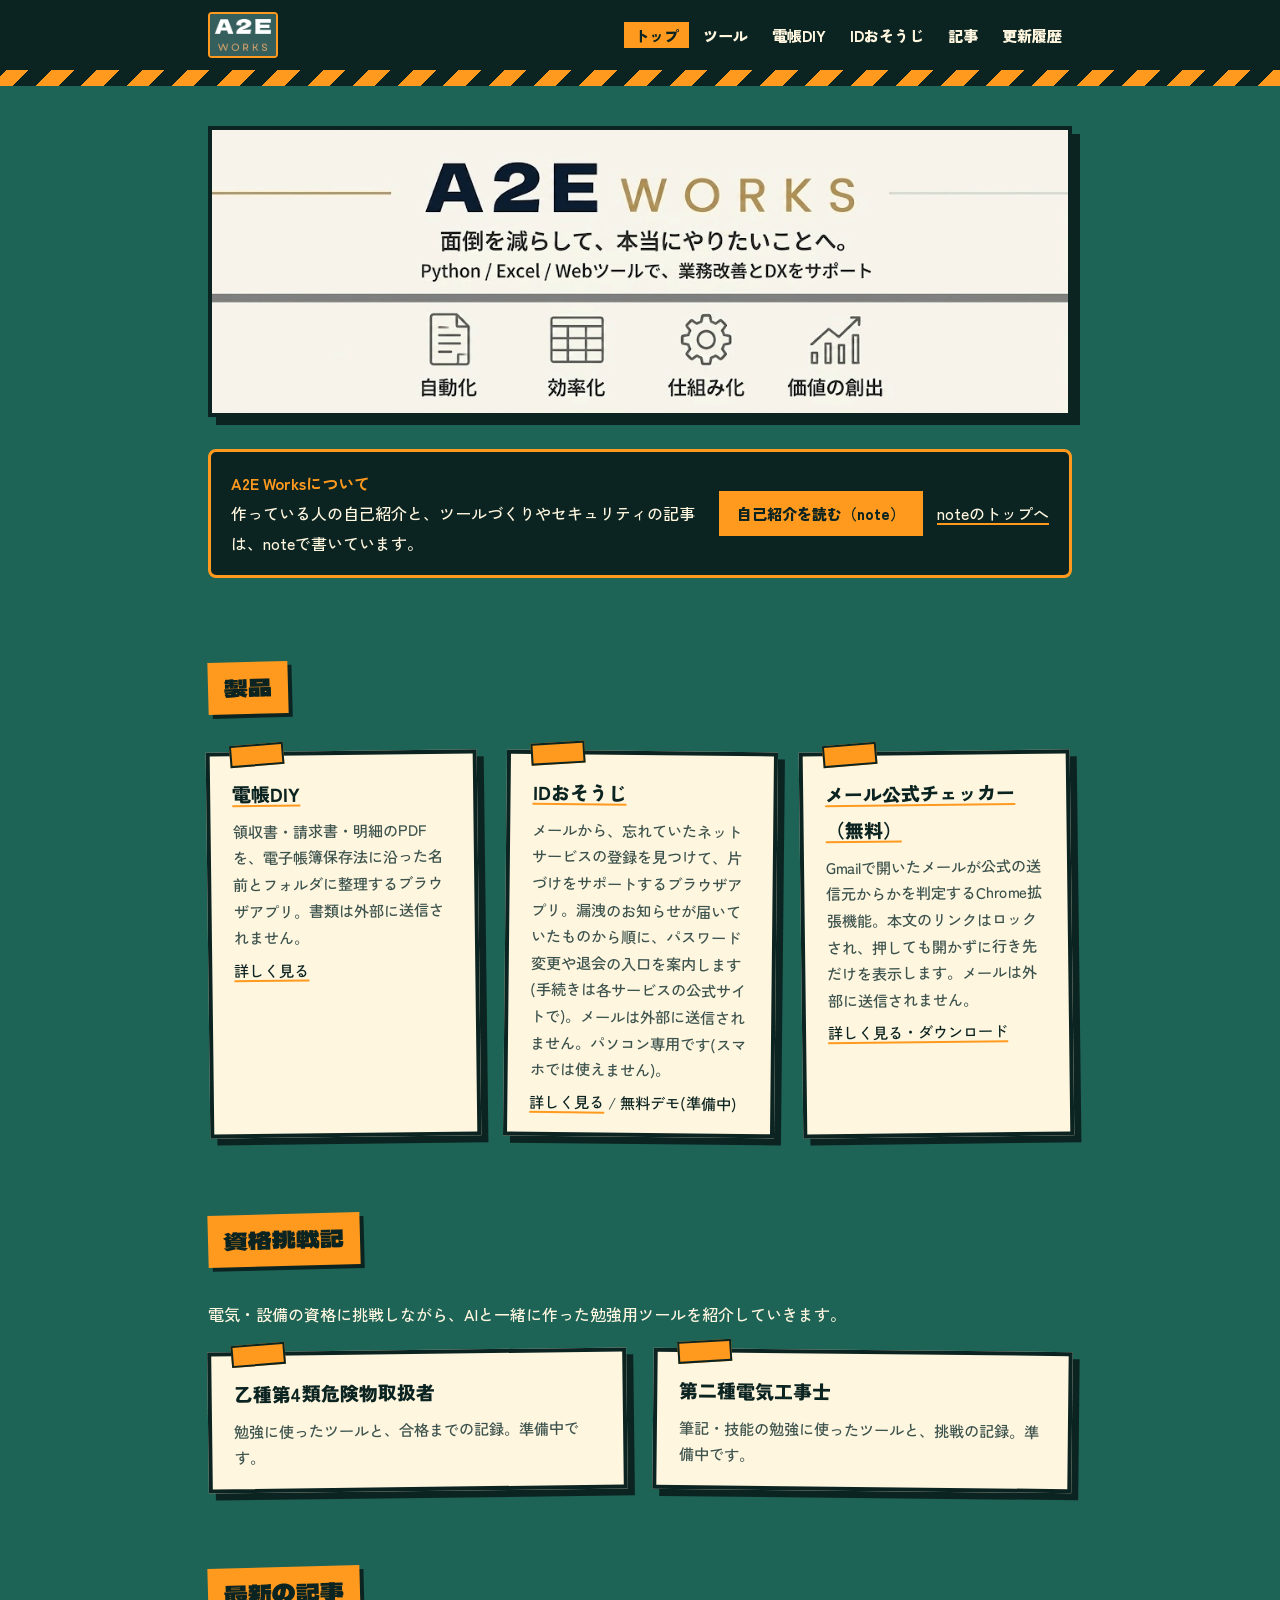
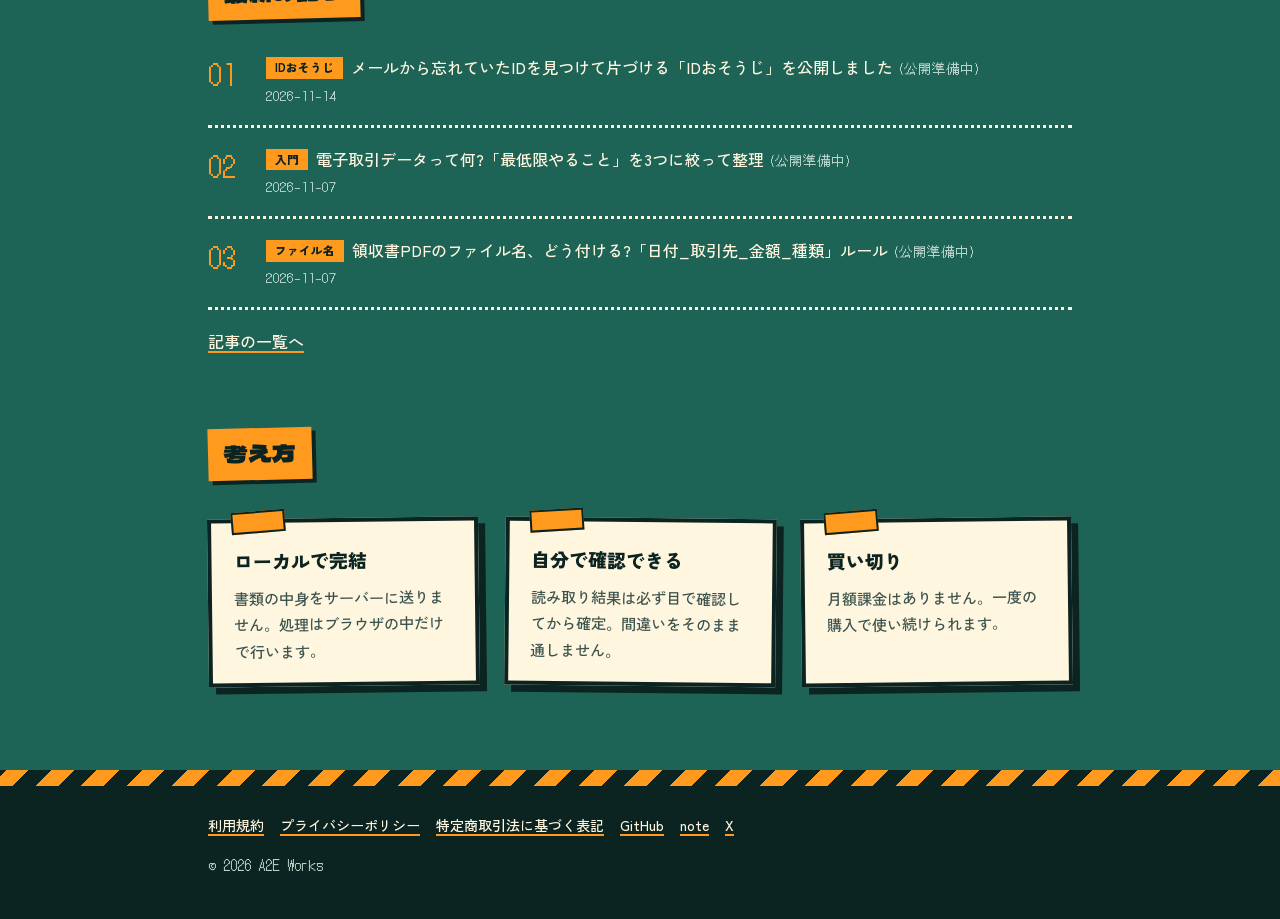
==== index.html @ c70b4510 "up" ====
<!doctype html>
<html lang="ja"><head><meta charset="utf-8"><meta name="viewport" content="width=device-width,initial-scale=1">
<title>A2E Works|現場目線の小さなツール</title><link rel="icon" href="images/favicon.png"><meta name="description" content="IT歴20年以上のエンジニアが作る、パソコンの中だけで完結する小さなツール。電帳DIY・IDおそうじなど。">
<link rel="preconnect" href="https://fonts.googleapis.com"><link rel="preconnect" href="https://fonts.gstatic.com" crossorigin><link href="https://fonts.googleapis.com/css2?family=DotGothic16&family=Dela+Gothic+One&family=Zen+Kaku+Gothic+New:wght@500;700;900&display=swap" rel="stylesheet"><link rel="stylesheet" href="css/style.css"></head><body>
<header class="site"><div class="wrap"><a class="brand" href="index.html"><img src="images/brand.png" alt="A2E WORKS"></a><nav><a href="index.html" aria-current="page">トップ</a><a href="tools.html">ツール</a><a href="dencho-diy.html">電帳DIY</a><a href="id-osouji.html">IDおそうじ</a><a href="articles.html">記事</a><a href="changelog.html">更新履歴</a></nav></div></header><div class="stripe"></div>
<main><div class="wrap">
<section class="hero"><img class="banner" src="images/header.png" alt="A2E WORKS 面倒を減らして、本当にやりたいことへ。"></section>
<div class="about-box" style="margin:28px 0;padding:16px 20px;background:var(--bk);border:3px solid var(--or);border-radius:8px;display:flex;flex-wrap:wrap;align-items:center;gap:12px 20px">
<p style="margin:0;flex:1 1 320px"><strong style="color:var(--or)">A2E Worksについて</strong><br>作っている人の自己紹介と、ツールづくりやセキュリティの記事は、noteで書いています。</p>
<p style="margin:0;display:flex;flex-wrap:wrap;gap:10px"><a class="btn" style="font-size:.95rem;padding:8px 18px" href="https://note.com/a2e_works/n/n34acb3105245" target="_blank" rel="noopener">自己紹介を読む（note）</a><a href="https://note.com/a2e_works" target="_blank" rel="noopener" style="align-self:center">noteのトップへ</a></p>
</div>
<h2>製品</h2>
<div class="grid"><div class="card"><h3><a href="dencho-diy.html">電帳DIY</a></h3>
<p>領収書・請求書・明細のPDFを、電子帳簿保存法に沿った名前とフォルダに整理するブラウザアプリ。書類は外部に送信されません。</p>
<p><a href="dencho-diy.html">詳しく見る</a></p></div>
<div class="card"><h3><a href="id-osouji.html">IDおそうじ</a></h3>
<p>メールから、忘れていたネットサービスの登録を見つけて、片づけをサポートするブラウザアプリ。漏洩のお知らせが届いていたものから順に、パスワード変更や退会の入口を案内します(手続きは各サービスの公式サイトで)。メールは外部に送信されません。パソコン専用です(スマホでは使えません)。</p>
<p><a href="id-osouji.html">詳しく見る</a> / <a data-demo="idosouji" href="#" target="_blank" rel="noopener">無料デモ</a></p></div>
<div class="card"><h3><a href="mailcheck.html">メール公式チェッカー（無料）</a></h3>
<p>Gmailで開いたメールが公式の送信元からかを判定するChrome拡張機能。本文のリンクはロックされ、押しても開かずに行き先だけを表示します。メールは外部に送信されません。</p>
<p><a href="mailcheck.html">詳しく見る・ダウンロード</a></p></div></div>
<h2>資格挑戦記</h2>
<p>電気・設備の資格に挑戦しながら、AIと一緒に作った勉強用ツールを紹介していきます。</p>
<div class="grid"><div class="card"><h3>乙種第4類危険物取扱者</h3><p>勉強に使ったツールと、合格までの記録。準備中です。</p></div>
<div class="card"><h3>第二種電気工事士</h3><p>筆記・技能の勉強に使ったツールと、挑戦の記録。準備中です。</p></div></div>
<h2>最新の記事</h2>
<ul class="list" id="recentArticles"></ul>
<p><a href="articles.html">記事の一覧へ</a></p>
<h2>考え方</h2>
<div class="grid">
<div class="card"><h3>ローカルで完結</h3><p>書類の中身をサーバーに送りません。処理はブラウザの中だけで行います。</p></div>
<div class="card"><h3>自分で確認できる</h3><p>読み取り結果は必ず目で確認してから確定。間違いをそのまま通しません。</p></div>
<div class="card"><h3>買い切り</h3><p>月額課金はありません。一度の購入で使い続けられます。</p></div></div>
</div></main>
<div class="stripe"></div><footer class="site"><div class="wrap">
<a href="legal/terms.html">利用規約</a><a href="legal/privacy.html">プライバシーポリシー</a><a href="legal/tokushoho.html">特定商取引法に基づく表記</a><a data-github href="#">GitHub</a><a href="https://note.com/a2e_works" target="_blank" rel="noopener">note</a><a href="https://x.com/A2EWorks" target="_blank" rel="noopener">X</a>
<p>&copy; <span id="year">2026</span> A2E Works</p></div></footer>
<script src="js/data.js"></script><script src="js/main.js"></script></body></html>
---- css/style.css ----
/* A2E Works — 濃い緑 × 橙 × クリームの貼り紙 */
:root{--bk:#0c2421;--g:#1d6356;--g2:#164c43;--cream:#fff6df;--or:#ff9a1f;--sub:#3b524d}
*{box-sizing:border-box}
html{-webkit-text-size-adjust:100%}
body{margin:0;background:var(--g);color:var(--cream);font:500 16px/1.9 "Zen Kaku Gothic New","Hiragino Kaku Gothic ProN","Yu Gothic","Meiryo",sans-serif}
a{color:var(--cream);text-decoration-thickness:2px;text-underline-offset:3px;text-decoration-color:var(--or)}
a:hover{background:var(--or);color:var(--bk)}
.wrap{max-width:900px;margin:0 auto;padding:0 18px}

/* header */
header.site{background:var(--bk)}
header.site .wrap{display:flex;flex-wrap:wrap;align-items:center;justify-content:space-between;gap:6px 24px;padding-top:12px;padding-bottom:12px}
.brand{display:block;text-decoration:none}
.brand:hover{background:none}
.brand img{height:46px;width:auto;display:block;border:2px solid var(--or);border-radius:4px}
nav a{color:var(--cream);text-decoration:none;font-weight:900;font-size:.95rem;margin-left:4px;padding:2px 10px}
nav a:hover,nav a[aria-current]{background:var(--or);color:var(--bk)}
.stripe{height:16px;background:repeating-linear-gradient(-45deg,var(--or) 0 16px,var(--bk) 16px 32px)}

main{padding:40px 0 64px}

/* type */
h1{font-family:"Dela Gothic One","Zen Kaku Gothic New",sans-serif;font-weight:400;font-size:clamp(2rem,6.6vw,3.4rem);line-height:1.3;margin:0 0 16px}
h1 mark{background:var(--or);color:var(--bk);padding:0 10px}
h2{font-family:"Dela Gothic One","Zen Kaku Gothic New",sans-serif;font-weight:400;font-size:1.5rem;margin:56px 0 18px;display:inline-block;background:var(--or);color:var(--bk);padding:2px 16px 4px;transform:rotate(-1.5deg);box-shadow:4px 4px 0 var(--bk)}
h3{font-weight:900;font-size:1.08rem;margin:0 0 4px}
p.lead{font-size:1.12rem;font-weight:700;margin:0 0 22px;max-width:36em}

/* hero */
.hero{padding:0 0 4px}
.banner{display:block;width:100%;height:auto;border:4px solid var(--bk);box-shadow:8px 8px 0 var(--bk);background:#f7f3eb}
.stamp{display:inline-block;font-family:"DotGothic16",monospace;font-size:.95rem;letter-spacing:.12em;border:3px solid var(--or);color:var(--or);padding:2px 12px;transform:rotate(-3deg);margin-bottom:14px}

/* buttons */
.btns{display:flex;flex-wrap:wrap;gap:16px;margin:24px 0}
.btn{display:inline-block;padding:13px 26px;background:var(--or);color:var(--bk);font-weight:900;font-size:1.02rem;text-decoration:none;border:4px solid var(--bk);box-shadow:6px 6px 0 var(--bk);transition:transform .08s,box-shadow .08s}
.btn:hover{background:var(--or);color:var(--bk);transform:translate(4px,4px);box-shadow:2px 2px 0 var(--bk)}
.btn.sub{background:var(--cream)}
.btn.sub:hover{background:var(--cream)}
.btn.off{background:var(--g2);color:#a9c4bd;box-shadow:none;border:3px dashed #a9c4bd;cursor:default;transform:none}

/* cards */
.grid{display:grid;grid-template-columns:repeat(auto-fit,minmax(250px,1fr));gap:26px;margin:20px 0}
.card{background:var(--cream);color:var(--bk);border:4px solid var(--bk);box-shadow:7px 7px 0 var(--bk);padding:20px 22px 18px;position:relative}
.card a,.note a,table a{color:var(--bk)}
.grid .card:nth-child(odd){transform:rotate(-.7deg)}
.grid .card:nth-child(even){transform:rotate(.6deg)}
.card::before{content:"";position:absolute;top:-12px;left:20px;width:50px;height:18px;background:var(--or);border:2px solid var(--bk);transform:rotate(-4deg)}
.card h3{font-size:1.18rem}
.card p{margin:6px 0 0;color:var(--sub);font-size:.95rem;line-height:1.75}

/* lists */
ul.list{list-style:none;padding:0;margin:0;counter-reset:n}
ul.list li{counter-increment:n;padding:16px 0 16px 58px;border-bottom:3px dotted var(--cream);position:relative}
ul.list li::before{content:counter(n,decimal-leading-zero);position:absolute;left:0;top:12px;font-family:"DotGothic16",monospace;font-size:1.7rem;color:var(--or)}
ul.list .meta{color:#b9d3cb;font-size:.85rem;font-family:"DotGothic16",monospace}
.tag{display:inline-block;font-size:.72rem;font-weight:900;padding:0 9px;background:var(--or);color:var(--bk);margin-right:8px;vertical-align:2px}

.note{border:3px dashed var(--cream);background:var(--g2);padding:12px 16px;font-size:.9rem;color:var(--cream)}
.note a{color:var(--cream)}

table{border-collapse:collapse;width:100%;font-size:.95rem;background:var(--cream);color:var(--bk);border:4px solid var(--bk)}
th,td{border:2px solid var(--bk);padding:10px 12px;text-align:left;vertical-align:top}
th{background:var(--or);width:28%;font-weight:900}

footer.site{background:var(--bk);color:#b9d3cb;padding:26px 0 40px;font-size:.88rem}
footer.site a{color:var(--cream);margin-right:16px}
footer.site p{margin:14px 0 0;font-family:"DotGothic16",monospace}

@media (max-width:520px){nav a{margin-left:0}.grid .card{transform:none!important}}
@media (prefers-reduced-motion:reduce){.btn{transition:none}}

/* product page media (IDおそうじ) */
.manga{display:grid;grid-template-columns:1fr;gap:40px;margin:20px 0;max-width:680px}
.manga figure,.shots figure,.video figure{margin:0}
.manga img,.shots img{display:block;width:100%;height:auto;border:4px solid var(--bk);box-shadow:6px 6px 0 var(--bk);background:#fff}
.manga a:hover,.shots a:hover{background:none}
figcaption{font-size:.88rem;font-weight:700;margin-top:10px;color:var(--cream)}
.video{display:grid;grid-template-columns:1fr;gap:40px;margin:20px 0}
.video video{display:block;width:100%;height:auto;aspect-ratio:16/9;background:var(--bk);border:4px solid var(--bk);box-shadow:6px 6px 0 var(--bk)}
.video.one{margin-top:32px}
.shots{display:grid;grid-template-columns:repeat(auto-fit,minmax(240px,1fr));gap:22px;margin:20px 0}
.steps{counter-reset:s;list-style:none;padding:0;margin:20px 0}
.steps li{counter-increment:s;position:relative;padding:4px 0 14px 54px}
.steps li::before{content:counter(s);position:absolute;left:0;top:2px;width:38px;height:38px;border-radius:50%;background:var(--or);color:var(--bk);font-weight:900;display:flex;align-items:center;justify-content:center;border:3px solid var(--bk)}
.steps b{display:block;font-size:1.05rem}
.proof{margin:10px 0 4px;max-width:640px}
.proof img{display:block;width:100%;height:auto;background:#fff;border:3px solid var(--bk);box-shadow:4px 4px 0 var(--bk)}
.proof figcaption{font-size:.8rem;margin-top:6px}

.manga figcaption,.video figcaption,.shots figcaption{margin:0 0 10px;font-size:1rem}
.shots figcaption{min-height:1.6em}
.shots img{aspect-ratio:960/774;object-fit:cover;object-position:top}
.manga figcaption{text-align:center;font-family:"DotGothic16",monospace;font-size:1.15rem;letter-spacing:.2em;color:var(--or);margin:0 0 12px}
.omake-box{margin:56px 0 20px;padding:28px 24px 8px;border:3px dashed var(--cream);max-width:740px;box-sizing:border-box}
.omake-h{display:inline-block;margin:0 0 12px;padding:6px 14px;background:var(--cream);color:var(--bk);font-size:1.05rem;transform:rotate(-1deg)}
.omake-box p{margin:0 0 18px}

/* 規約・ポリシー・特商法のページ(落ち着いた文書の見た目) */
body.legal{background:#eeeeec;color:#222}
body.legal .stripe{display:none}
body.legal main{padding:40px 0 64px}
body.legal main .wrap{max-width:820px;background:#fff;border:1px solid #d6d6d2;padding:44px 52px;box-sizing:border-box}
body.legal h1{font-family:"Zen Kaku Gothic New","Hiragino Kaku Gothic ProN","Yu Gothic","Meiryo",sans-serif;font-weight:700;font-size:1.7rem;line-height:1.4;color:#111;border-bottom:2px solid #222;padding-bottom:12px;margin:0 0 6px}
body.legal h1+p:not(.note){font-size:.85rem;color:#666;text-align:right;margin:0 0 24px}
body.legal h2{font-family:"Zen Kaku Gothic New","Hiragino Kaku Gothic ProN","Yu Gothic","Meiryo",sans-serif;font-weight:700;font-size:1.05rem;display:block;background:none;color:#111;transform:none;box-shadow:none;padding:0 0 6px;margin:34px 0 10px;border-bottom:1px solid #cfcfcb}
body.legal p,body.legal li{font-size:.95rem;line-height:1.95;color:#222}
body.legal ul{padding-left:1.4em}
body.legal main a{color:#1f4e86;text-decoration:underline}
body.legal table{background:#fff;color:#222;border:1px solid #bdbdb8;font-size:.92rem}
body.legal th,body.legal td{border:1px solid #cfcfcb;padding:10px 14px}
body.legal th{background:#f3f3f1;font-weight:700;color:#111}
body.legal .note{background:#f7f7f5;border:1px solid #cfcfcb;color:#333}
@media (max-width:600px){body.legal main .wrap{padding:26px 18px;border-left:0;border-right:0}}
body.legal h1+.note{margin-top:14px;text-align:left}
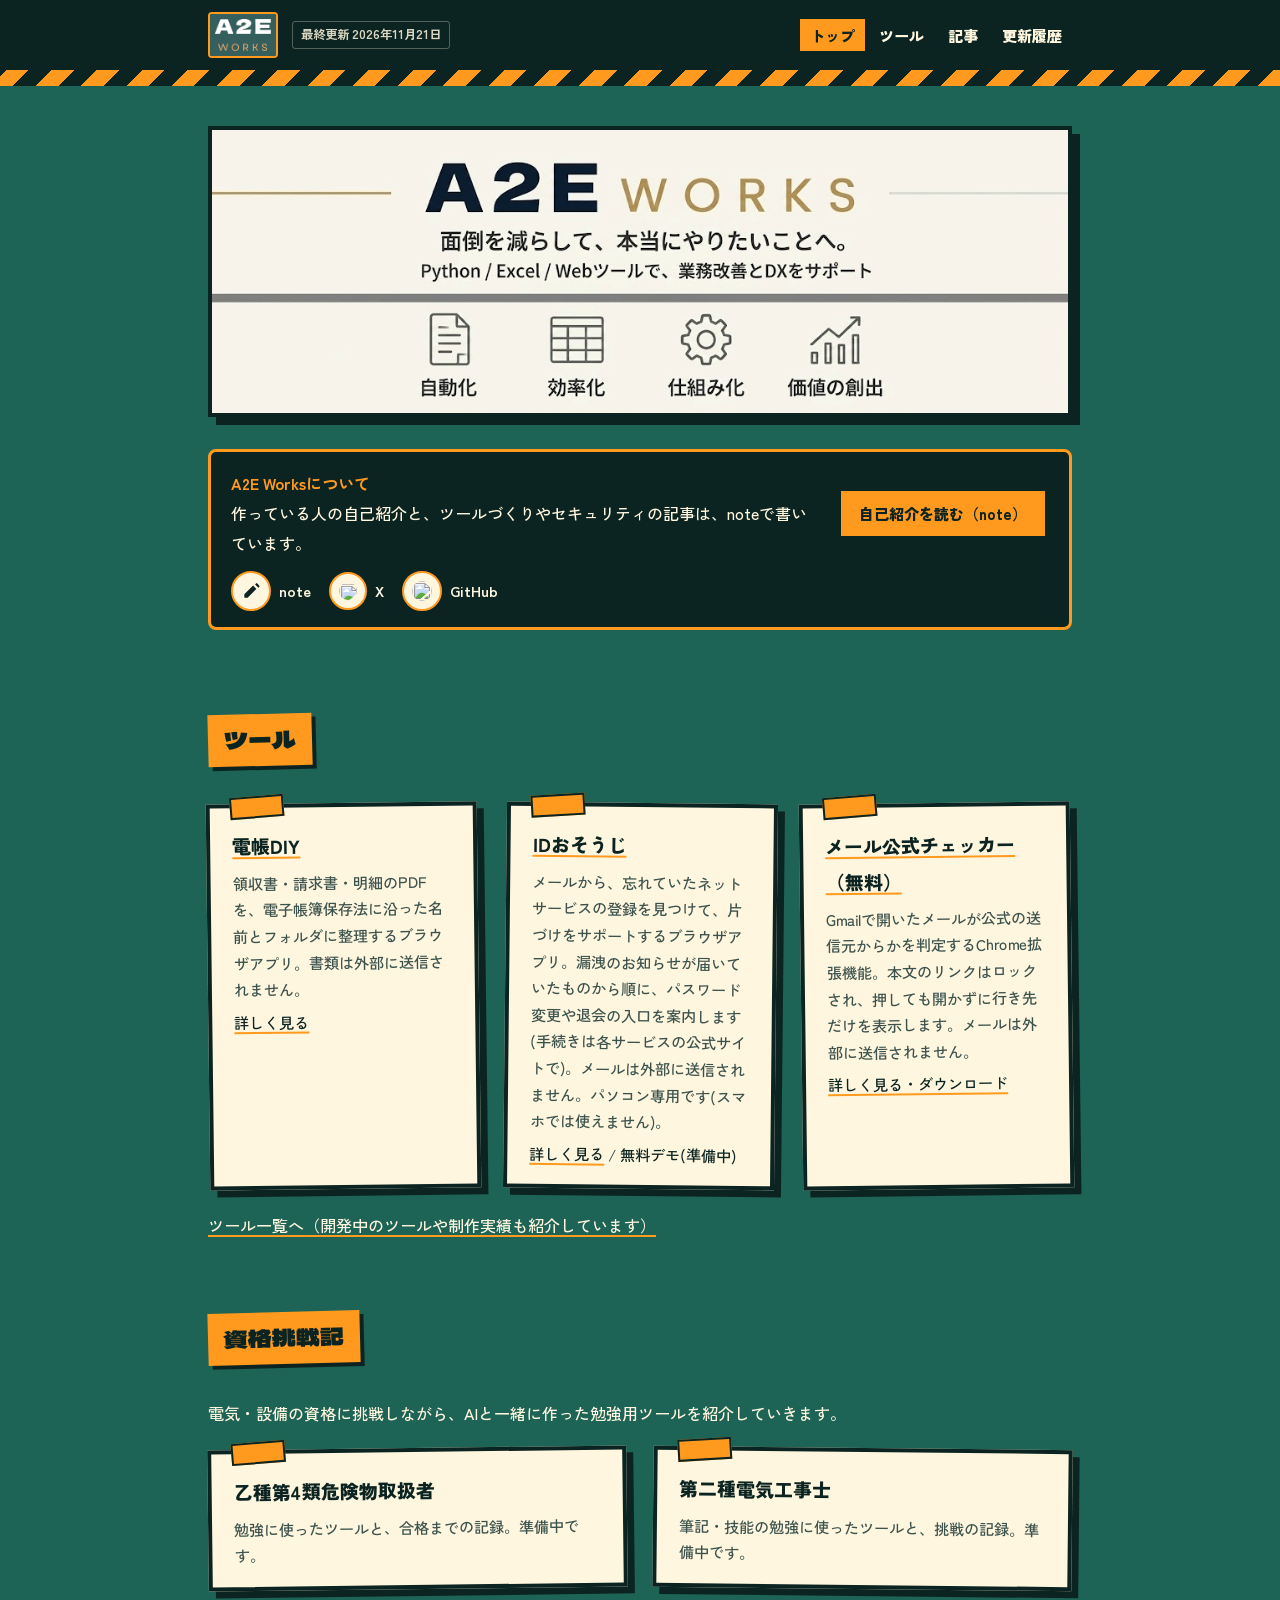
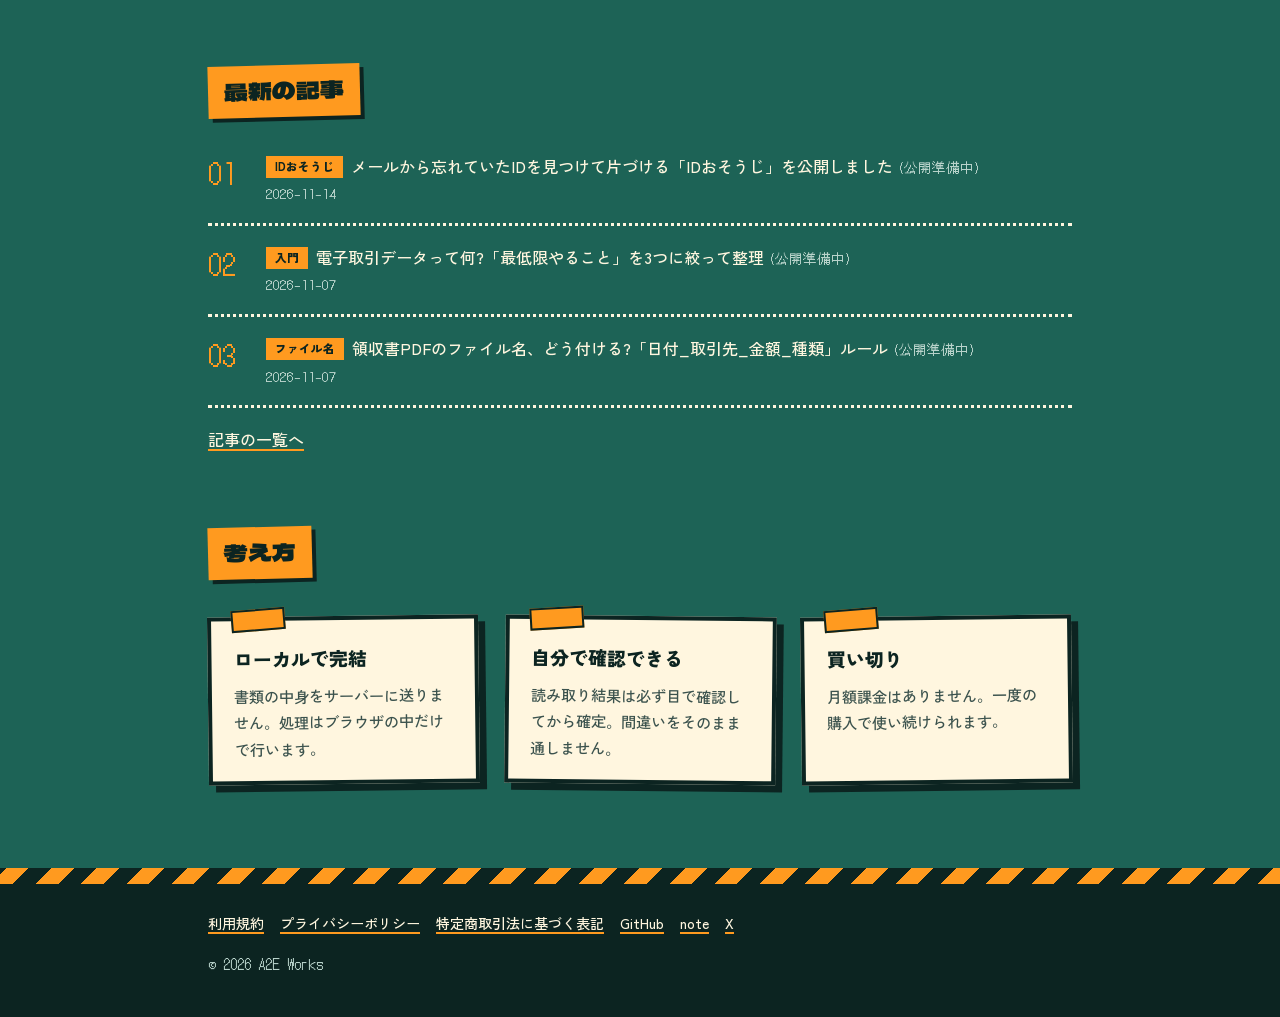
==== commit f6953157: "up" ====
--- a/index.html
+++ b/index.html
@@ -2,14 +2,15 @@
 <html lang="ja"><head><meta charset="utf-8"><meta name="viewport" content="width=device-width,initial-scale=1">
 <title>A2E Works|現場目線の小さなツール</title><link rel="icon" href="images/favicon.png"><meta name="description" content="IT歴20年以上のエンジニアが作る、パソコンの中だけで完結する小さなツール。電帳DIY・IDおそうじなど。">
 <link rel="preconnect" href="https://fonts.googleapis.com"><link rel="preconnect" href="https://fonts.gstatic.com" crossorigin><link href="https://fonts.googleapis.com/css2?family=DotGothic16&family=Dela+Gothic+One&family=Zen+Kaku+Gothic+New:wght@500;700;900&display=swap" rel="stylesheet"><link rel="stylesheet" href="css/style.css"></head><body>
-<header class="site"><div class="wrap"><a class="brand" href="index.html"><img src="images/brand.png" alt="A2E WORKS"></a><nav><a href="index.html" aria-current="page">トップ</a><a href="tools.html">ツール</a><a href="dencho-diy.html">電帳DIY</a><a href="id-osouji.html">IDおそうじ</a><a href="articles.html">記事</a><a href="changelog.html">更新履歴</a></nav></div></header><div class="stripe"></div>
+<header class="site"><div class="wrap"><a class="brand" href="index.html"><img src="images/brand.png" alt="A2E WORKS"></a><nav><a href="index.html" aria-current="page">トップ</a><a href="tools.html">ツール</a><a href="articles.html">記事</a><a href="changelog.html">更新履歴</a></nav></div></header><div class="stripe"></div>
 <main><div class="wrap">
 <section class="hero"><img class="banner" src="images/header.png" alt="A2E WORKS 面倒を減らして、本当にやりたいことへ。"></section>
 <div class="about-box" style="margin:28px 0;padding:16px 20px;background:var(--bk);border:3px solid var(--or);border-radius:8px;display:flex;flex-wrap:wrap;align-items:center;gap:12px 20px">
 <p style="margin:0;flex:1 1 320px"><strong style="color:var(--or)">A2E Worksについて</strong><br>作っている人の自己紹介と、ツールづくりやセキュリティの記事は、noteで書いています。</p>
-<p style="margin:0;display:flex;flex-wrap:wrap;gap:10px"><a class="btn" style="font-size:.95rem;padding:8px 18px" href="https://note.com/a2e_works/n/n34acb3105245" target="_blank" rel="noopener">自己紹介を読む（note）</a><a href="https://note.com/a2e_works" target="_blank" rel="noopener" style="align-self:center">noteのトップへ</a></p>
+<p class="sns-row" style="flex-basis:100%;order:3"><a class="sns" href="https://note.com/a2e_works" target="_blank" rel="noopener" aria-label="note" title="note"><svg viewBox="0 0 24 24" width="20" height="20" aria-hidden="true"><path fill="#0c2421" d="M4 20h4l10.5-10.5-4-4L4 16v4zm12.9-15.9 4 4 1.4-1.4a1 1 0 0 0 0-1.4l-2.6-2.6a1 1 0 0 0-1.4 0l-1.4 1.4z"/></svg><span>note</span></a><a class="sns" href="https://x.com/A2EWorks" target="_blank" rel="noopener" aria-label="X" title="X"><img src="https://cdn.jsdelivr.net/npm/simple-icons@13.21.0/icons/x.svg" alt="" width="18" height="18"><span>X</span></a><a class="sns" href="https://github.com/a2e-works" target="_blank" rel="noopener" aria-label="GitHub" title="GitHub"><img src="https://cdn.jsdelivr.net/npm/simple-icons@13.21.0/icons/github.svg" alt="" width="20" height="20"><span>GitHub</span></a></p>
+<p style="margin:0;display:flex;flex-wrap:wrap;gap:10px"><a class="btn" style="font-size:.95rem;padding:8px 18px" href="https://note.com/a2e_works/n/n34acb3105245" target="_blank" rel="noopener">自己紹介を読む（note）</a></p>
 </div>
-<h2>製品</h2>
+<h2>ツール</h2>
 <div class="grid"><div class="card"><h3><a href="dencho-diy.html">電帳DIY</a></h3>
 <p>領収書・請求書・明細のPDFを、電子帳簿保存法に沿った名前とフォルダに整理するブラウザアプリ。書類は外部に送信されません。</p>
 <p><a href="dencho-diy.html">詳しく見る</a></p></div>
@@ -19,6 +20,7 @@
 <div class="card"><h3><a href="mailcheck.html">メール公式チェッカー（無料）</a></h3>
 <p>Gmailで開いたメールが公式の送信元からかを判定するChrome拡張機能。本文のリンクはロックされ、押しても開かずに行き先だけを表示します。メールは外部に送信されません。</p>
 <p><a href="mailcheck.html">詳しく見る・ダウンロード</a></p></div></div>
+<p><a href="tools.html">ツール一覧へ（開発中のツールや制作実績も紹介しています）</a></p>
 <h2>資格挑戦記</h2>
 <p>電気・設備の資格に挑戦しながら、AIと一緒に作った勉強用ツールを紹介していきます。</p>
 <div class="grid"><div class="card"><h3>乙種第4類危険物取扱者</h3><p>勉強に使ったツールと、合格までの記録。準備中です。</p></div>
--- a/css/style.css
+++ b/css/style.css
@@ -11,9 +11,13 @@
 header.site{background:var(--bk)}
 header.site .wrap{display:flex;flex-wrap:wrap;align-items:center;justify-content:space-between;gap:6px 24px;padding-top:12px;padding-bottom:12px}
 .brand{display:block;text-decoration:none}
+.brandbox{display:flex;align-items:center;gap:6px 14px;flex-wrap:wrap}
+.updated{font-size:.78rem;font-weight:700;color:var(--cream);opacity:.85;text-decoration:none;border:1px solid rgba(255,246,223,.35);border-radius:3px;padding:1px 8px;white-space:nowrap}
+.updated:hover{opacity:1}
 .brand:hover{background:none}
 .brand img{height:46px;width:auto;display:block;border:2px solid var(--or);border-radius:4px}
-nav a{color:var(--cream);text-decoration:none;font-weight:900;font-size:.95rem;margin-left:4px;padding:2px 10px}
+nav{display:flex;flex-wrap:wrap;gap:4px 0}
+nav a{color:var(--cream);text-decoration:none;font-weight:900;font-size:.95rem;margin-left:4px;padding:2px 10px;white-space:nowrap}
 nav a:hover,nav a[aria-current]{background:var(--or);color:var(--bk)}
 .stripe{height:16px;background:repeating-linear-gradient(-45deg,var(--or) 0 16px,var(--bk) 16px 32px)}
 
@@ -113,3 +117,8 @@
 body.legal .note{background:#f7f7f5;border:1px solid #cfcfcb;color:#333}
 @media (max-width:600px){body.legal main .wrap{padding:26px 18px;border-left:0;border-right:0}}
 body.legal h1+.note{margin-top:14px;text-align:left}
+
+.sns-row{margin:0;display:flex;flex-wrap:wrap;gap:10px 18px}
+.sns{display:inline-flex;align-items:center;gap:8px;text-decoration:none;font-weight:700;font-size:.92rem}
+.sns:hover{background:none;color:var(--or)}
+.sns img,.sns svg{box-sizing:content-box;padding:8px;background:var(--cream);border-radius:50%;border:2px solid var(--or)}
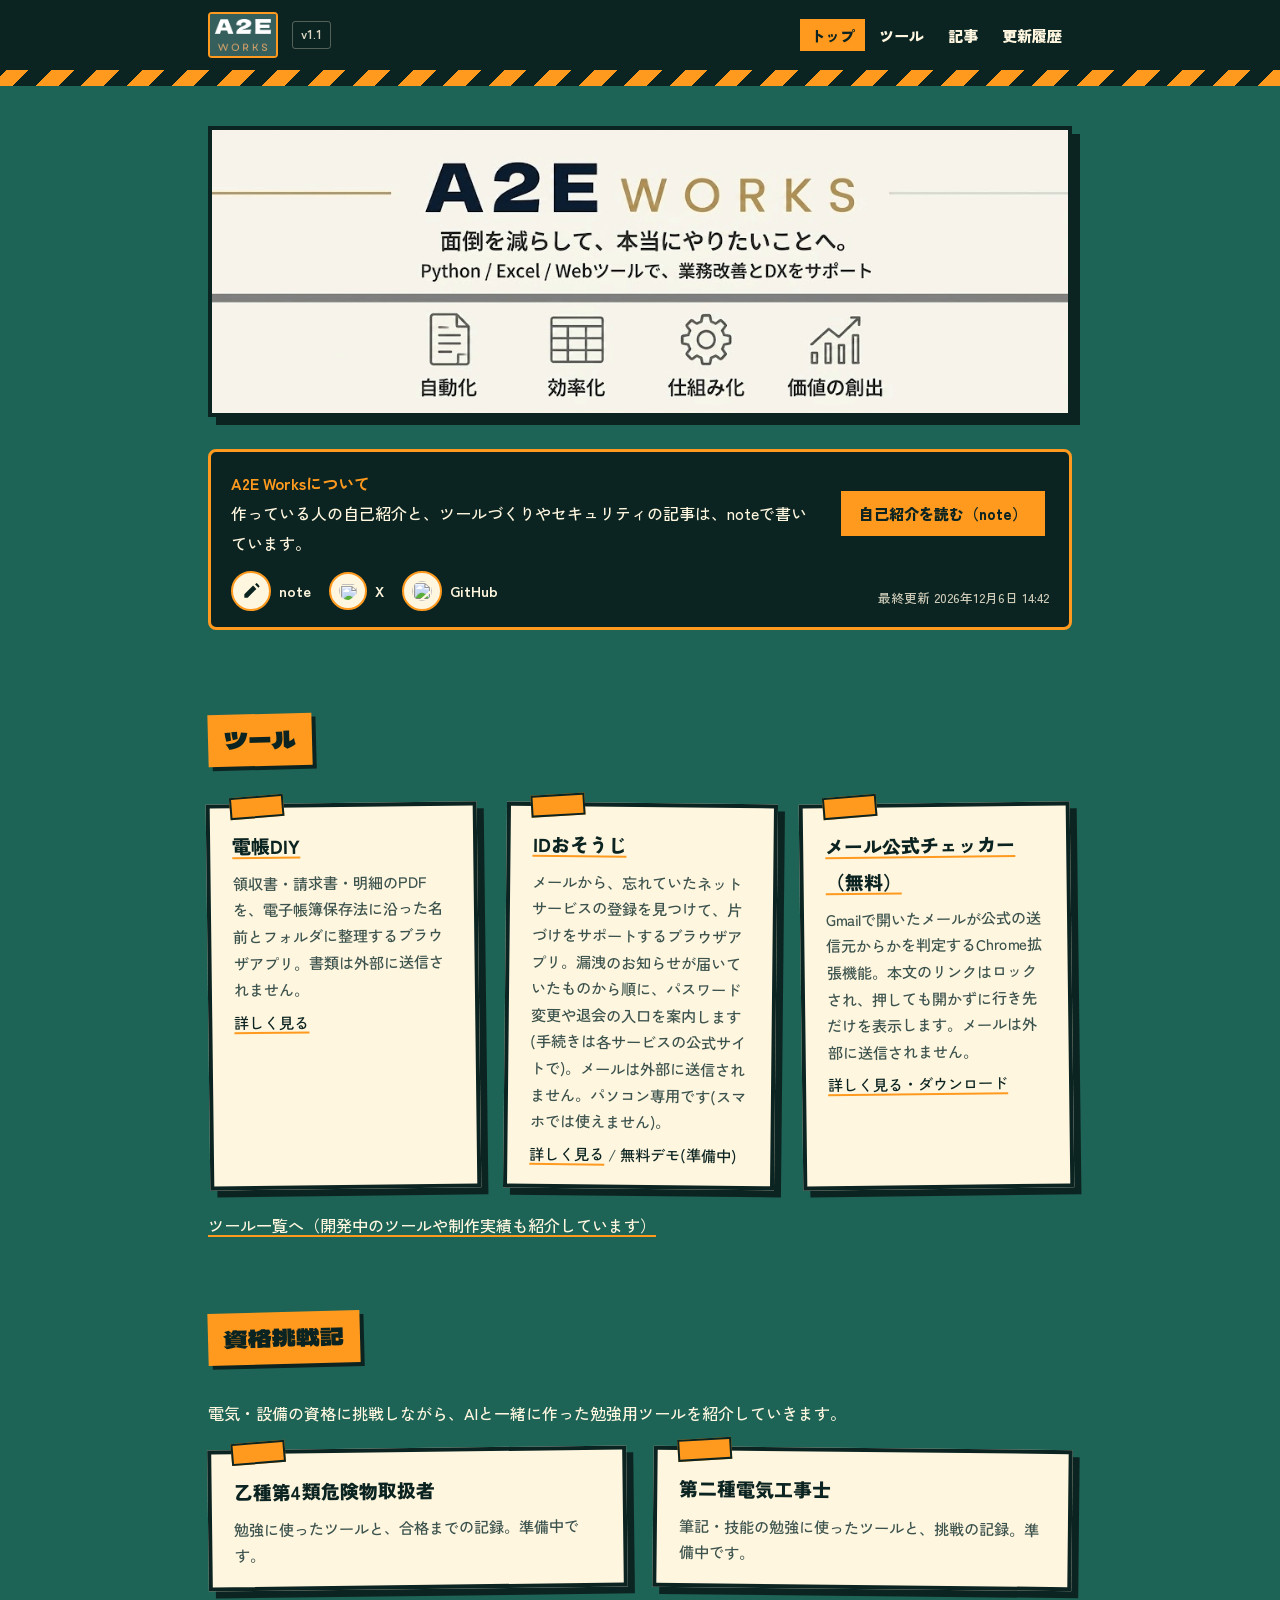
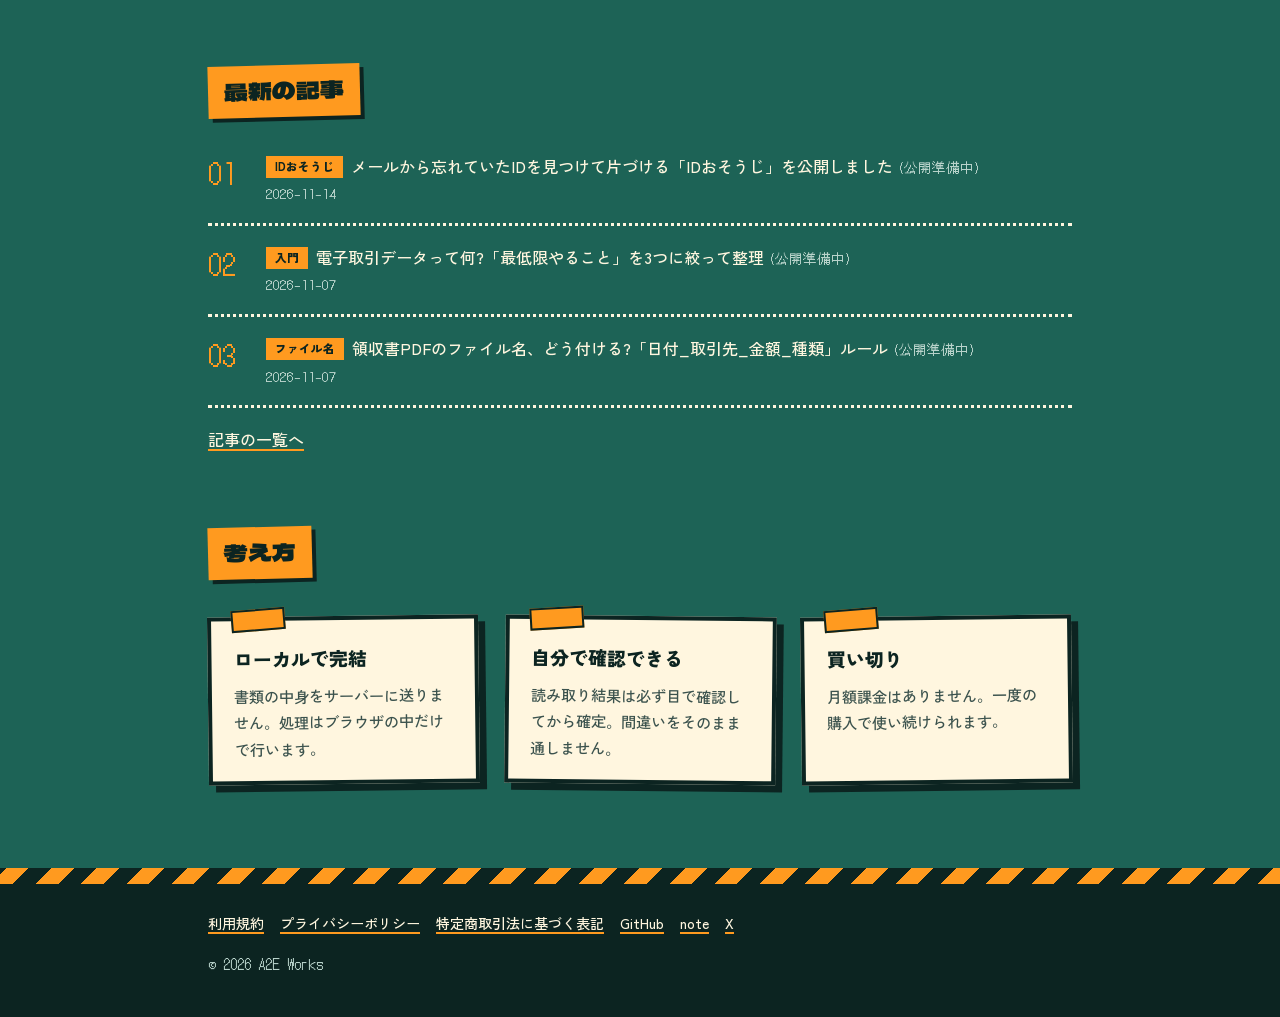
==== commit d2e73667: "up" ====
--- a/index.html
+++ b/index.html
@@ -7,8 +7,9 @@
 <section class="hero"><img class="banner" src="images/header.png" alt="A2E WORKS 面倒を減らして、本当にやりたいことへ。"></section>
 <div class="about-box" style="margin:28px 0;padding:16px 20px;background:var(--bk);border:3px solid var(--or);border-radius:8px;display:flex;flex-wrap:wrap;align-items:center;gap:12px 20px">
 <p style="margin:0;flex:1 1 320px"><strong style="color:var(--or)">A2E Worksについて</strong><br>作っている人の自己紹介と、ツールづくりやセキュリティの記事は、noteで書いています。</p>
-<p class="sns-row" style="flex-basis:100%;order:3"><a class="sns" href="https://note.com/a2e_works" target="_blank" rel="noopener" aria-label="note" title="note"><svg viewBox="0 0 24 24" width="20" height="20" aria-hidden="true"><path fill="#0c2421" d="M4 20h4l10.5-10.5-4-4L4 16v4zm12.9-15.9 4 4 1.4-1.4a1 1 0 0 0 0-1.4l-2.6-2.6a1 1 0 0 0-1.4 0l-1.4 1.4z"/></svg><span>note</span></a><a class="sns" href="https://x.com/A2EWorks" target="_blank" rel="noopener" aria-label="X" title="X"><img src="https://cdn.jsdelivr.net/npm/simple-icons@13.21.0/icons/x.svg" alt="" width="18" height="18"><span>X</span></a><a class="sns" href="https://github.com/a2e-works" target="_blank" rel="noopener" aria-label="GitHub" title="GitHub"><img src="https://cdn.jsdelivr.net/npm/simple-icons@13.21.0/icons/github.svg" alt="" width="20" height="20"><span>GitHub</span></a></p>
+<p class="sns-row" style="flex:1 1 300px;order:3"><a class="sns" href="https://note.com/a2e_works" target="_blank" rel="noopener" aria-label="note" title="note"><svg viewBox="0 0 24 24" width="20" height="20" aria-hidden="true"><path fill="#0c2421" d="M4 20h4l10.5-10.5-4-4L4 16v4zm12.9-15.9 4 4 1.4-1.4a1 1 0 0 0 0-1.4l-2.6-2.6a1 1 0 0 0-1.4 0l-1.4 1.4z"/></svg><span>note</span></a><a class="sns" href="https://x.com/A2EWorks" target="_blank" rel="noopener" aria-label="X" title="X"><img src="https://cdn.jsdelivr.net/npm/simple-icons@13.21.0/icons/x.svg" alt="" width="18" height="18"><span>X</span></a><a class="sns" href="https://github.com/a2e-works" target="_blank" rel="noopener" aria-label="GitHub" title="GitHub"><img src="https://cdn.jsdelivr.net/npm/simple-icons@13.21.0/icons/github.svg" alt="" width="20" height="20"><span>GitHub</span></a></p>
 <p style="margin:0;display:flex;flex-wrap:wrap;gap:10px"><a class="btn" style="font-size:.95rem;padding:8px 18px" href="https://note.com/a2e_works/n/n34acb3105245" target="_blank" rel="noopener">自己紹介を読む（note）</a></p>
+<p class="last-upd" style="margin:0 0 0 auto;order:4;align-self:flex-end;text-align:right;font-size:.8rem;opacity:.8;white-space:nowrap"></p>
 </div>
 <h2>ツール</h2>
 <div class="grid"><div class="card"><h3><a href="dencho-diy.html">電帳DIY</a></h3>
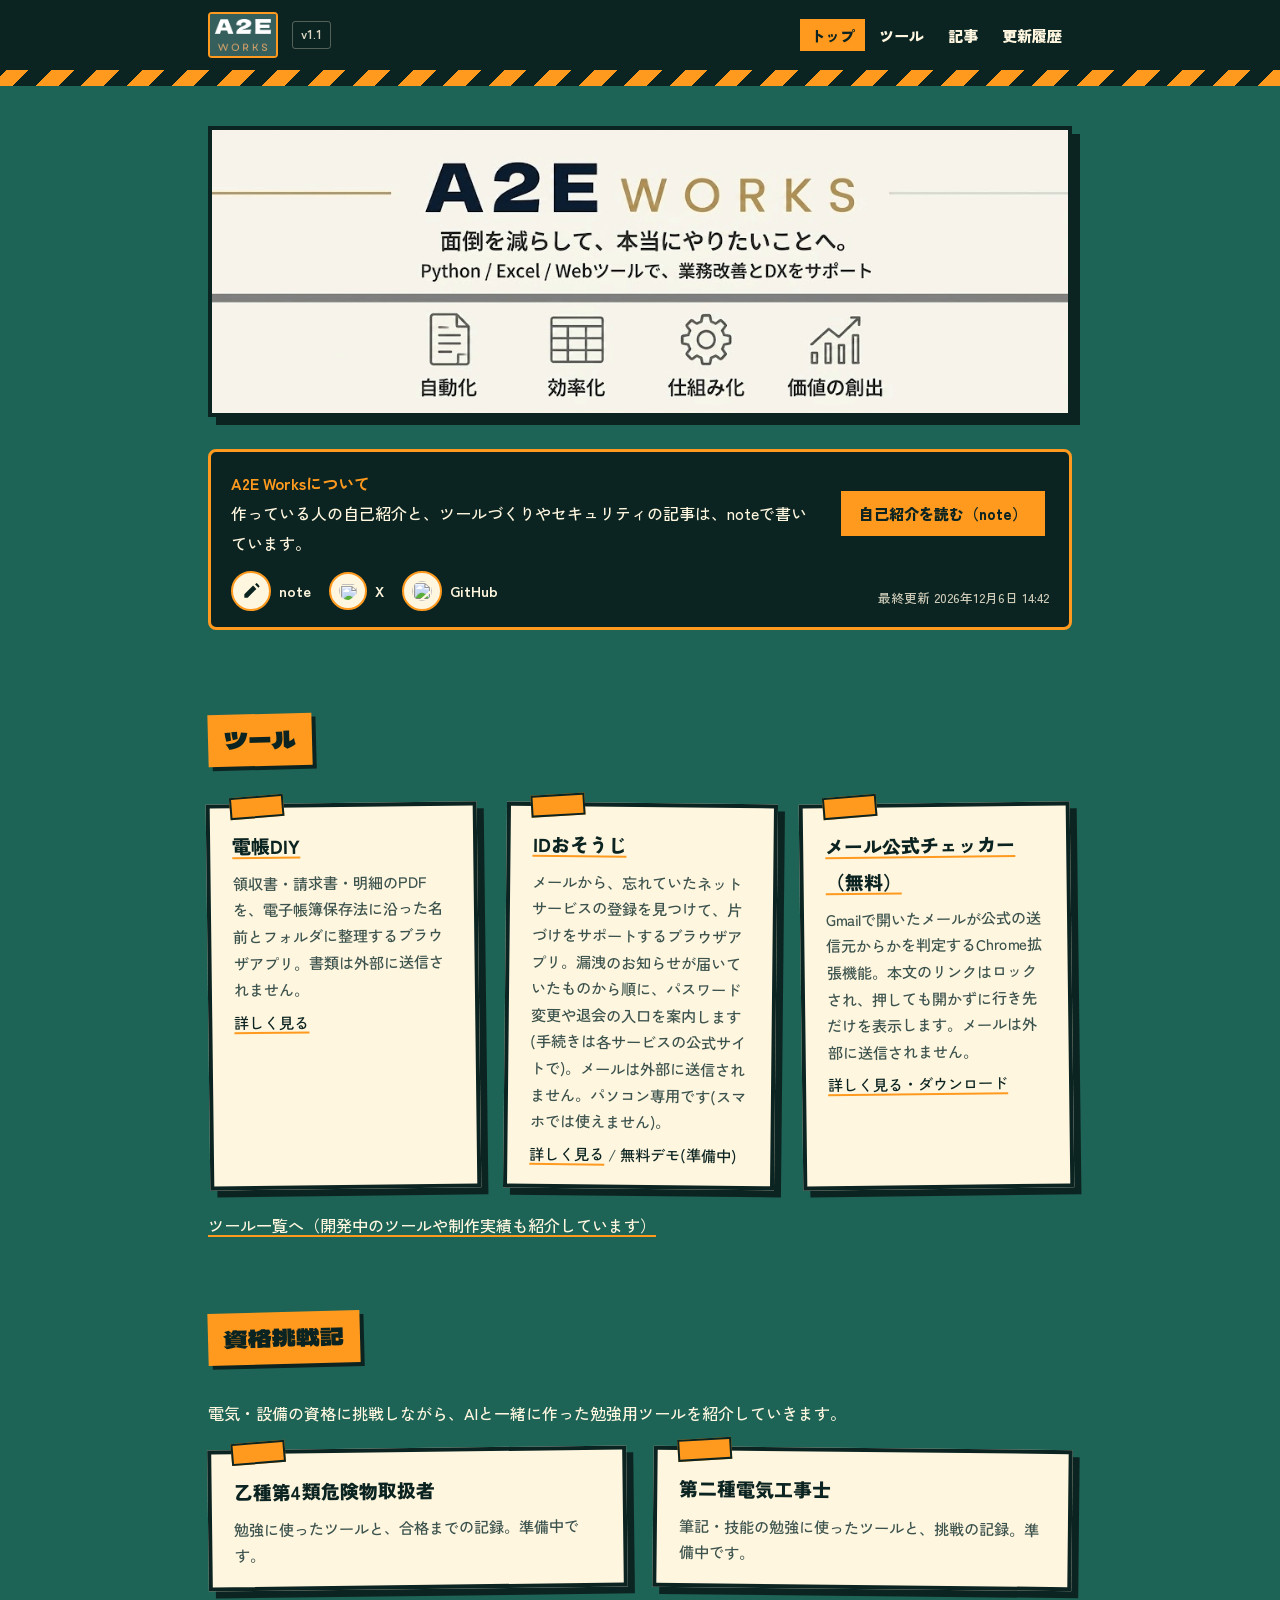
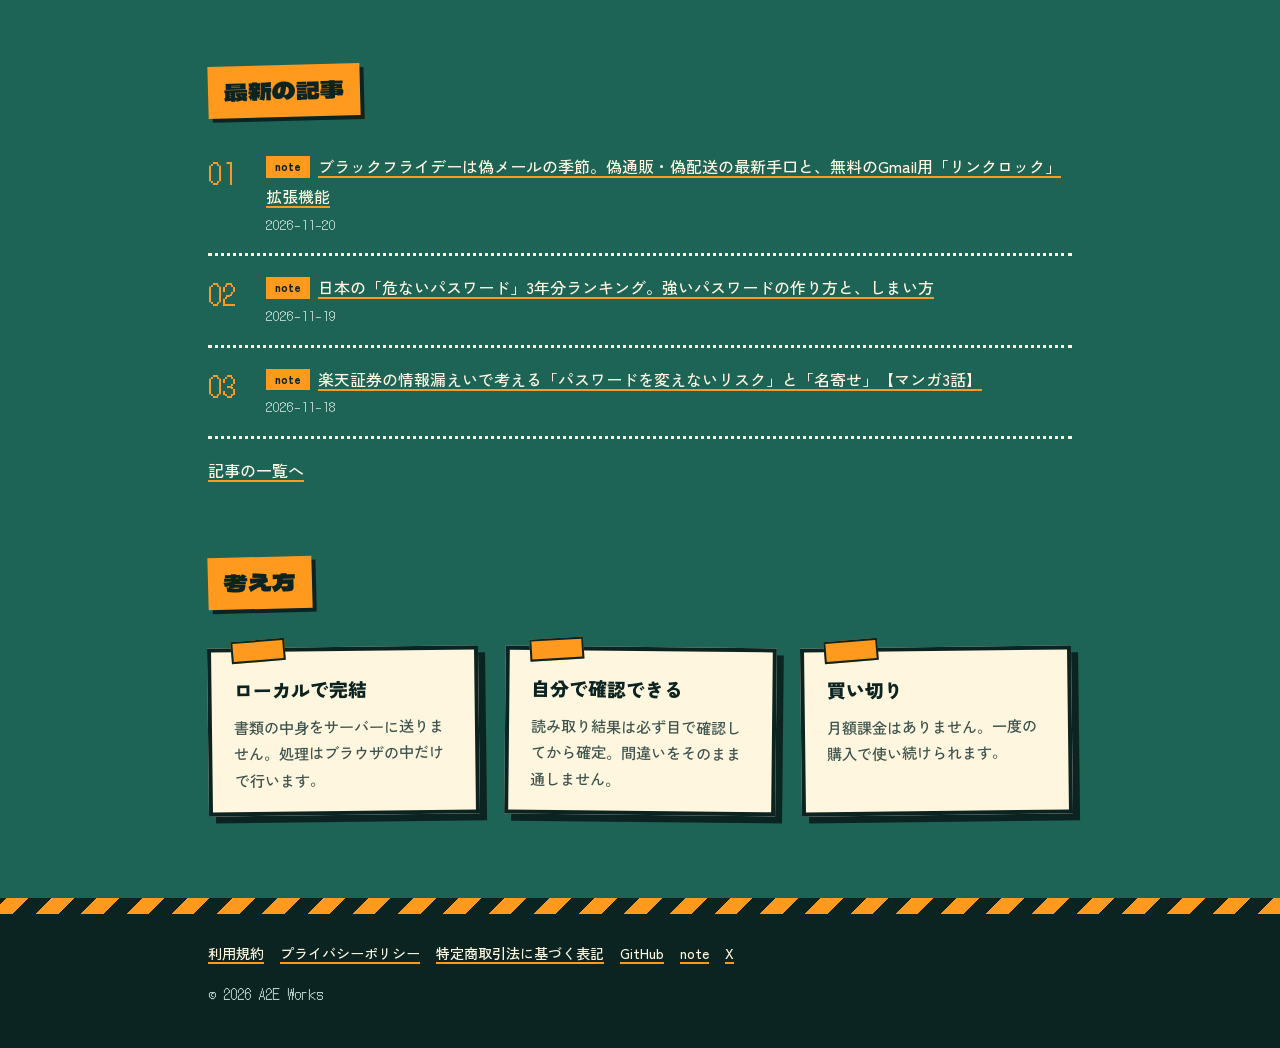
==== commit 46db08ab: "UP" ====
--- a/index.html
+++ b/index.html
@@ -38,4 +38,4 @@
 <div class="stripe"></div><footer class="site"><div class="wrap">
 <a href="legal/terms.html">利用規約</a><a href="legal/privacy.html">プライバシーポリシー</a><a href="legal/tokushoho.html">特定商取引法に基づく表記</a><a data-github href="#">GitHub</a><a href="https://note.com/a2e_works" target="_blank" rel="noopener">note</a><a href="https://x.com/A2EWorks" target="_blank" rel="noopener">X</a>
 <p>&copy; <span id="year">2026</span> A2E Works</p></div></footer>
-<script src="js/data.js"></script><script src="js/main.js"></script></body></html>+<script src="js/data.js"></script><script src="js/note-feed.js"></script><script src="js/main.js"></script></body></html>
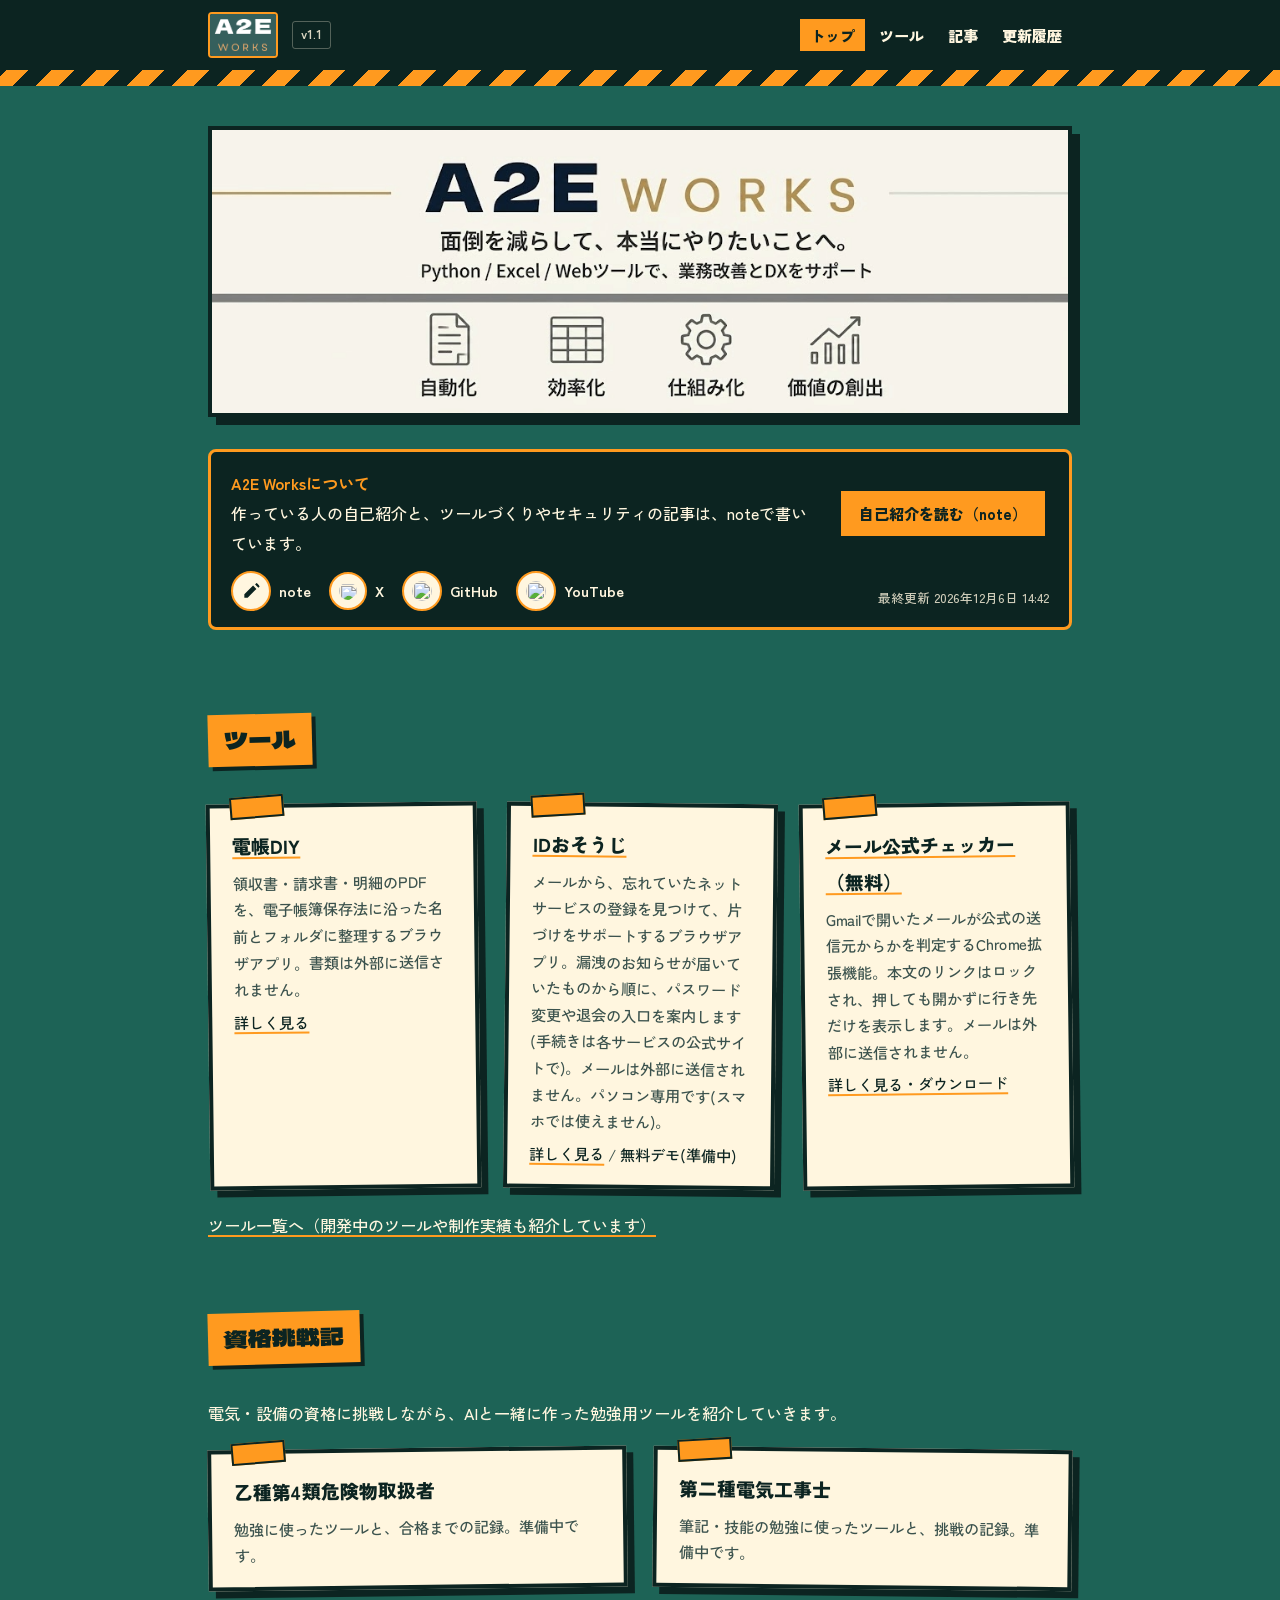
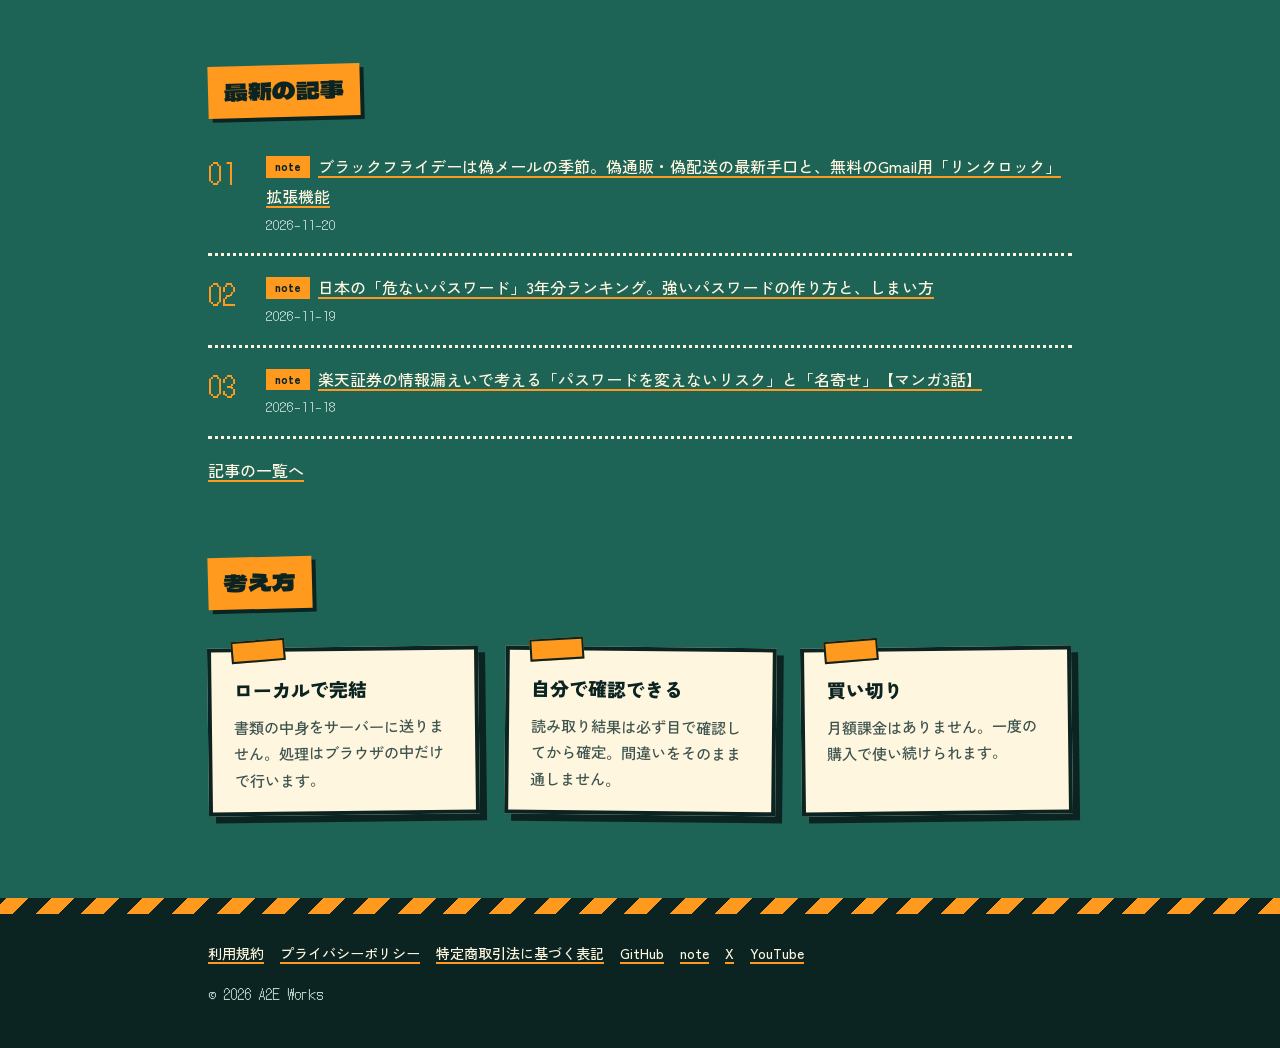
==== commit 34db2dc7: "UP" ====
--- a/index.html
+++ b/index.html
@@ -7,7 +7,7 @@
 <section class="hero"><img class="banner" src="images/header.png" alt="A2E WORKS 面倒を減らして、本当にやりたいことへ。"></section>
 <div class="about-box" style="margin:28px 0;padding:16px 20px;background:var(--bk);border:3px solid var(--or);border-radius:8px;display:flex;flex-wrap:wrap;align-items:center;gap:12px 20px">
 <p style="margin:0;flex:1 1 320px"><strong style="color:var(--or)">A2E Worksについて</strong><br>作っている人の自己紹介と、ツールづくりやセキュリティの記事は、noteで書いています。</p>
-<p class="sns-row" style="flex:1 1 300px;order:3"><a class="sns" href="https://note.com/a2e_works" target="_blank" rel="noopener" aria-label="note" title="note"><svg viewBox="0 0 24 24" width="20" height="20" aria-hidden="true"><path fill="#0c2421" d="M4 20h4l10.5-10.5-4-4L4 16v4zm12.9-15.9 4 4 1.4-1.4a1 1 0 0 0 0-1.4l-2.6-2.6a1 1 0 0 0-1.4 0l-1.4 1.4z"/></svg><span>note</span></a><a class="sns" href="https://x.com/A2EWorks" target="_blank" rel="noopener" aria-label="X" title="X"><img src="https://cdn.jsdelivr.net/npm/simple-icons@13.21.0/icons/x.svg" alt="" width="18" height="18"><span>X</span></a><a class="sns" href="https://github.com/a2e-works" target="_blank" rel="noopener" aria-label="GitHub" title="GitHub"><img src="https://cdn.jsdelivr.net/npm/simple-icons@13.21.0/icons/github.svg" alt="" width="20" height="20"><span>GitHub</span></a></p>
+<p class="sns-row" style="flex:1 1 300px;order:3"><a class="sns" href="https://note.com/a2e_works" target="_blank" rel="noopener" aria-label="note" title="note"><svg viewBox="0 0 24 24" width="20" height="20" aria-hidden="true"><path fill="#0c2421" d="M4 20h4l10.5-10.5-4-4L4 16v4zm12.9-15.9 4 4 1.4-1.4a1 1 0 0 0 0-1.4l-2.6-2.6a1 1 0 0 0-1.4 0l-1.4 1.4z"/></svg><span>note</span></a><a class="sns" href="https://x.com/A2EWorks" target="_blank" rel="noopener" aria-label="X" title="X"><img src="https://cdn.jsdelivr.net/npm/simple-icons@13.21.0/icons/x.svg" alt="" width="18" height="18"><span>X</span></a><a class="sns" href="https://github.com/a2e-works" target="_blank" rel="noopener" aria-label="GitHub" title="GitHub"><img src="https://cdn.jsdelivr.net/npm/simple-icons@13.21.0/icons/github.svg" alt="" width="20" height="20"><span>GitHub</span></a><a class="sns" href="https://www.youtube.com/channel/UCyqLcDdzrbCwlET-WRJbH2w" target="_blank" rel="noopener" aria-label="YouTube" title="YouTube"><img src="https://cdn.jsdelivr.net/npm/simple-icons@13.21.0/icons/youtube.svg" alt="" width="20" height="20"><span>YouTube</span></a></p>
 <p style="margin:0;display:flex;flex-wrap:wrap;gap:10px"><a class="btn" style="font-size:.95rem;padding:8px 18px" href="https://note.com/a2e_works/n/n34acb3105245" target="_blank" rel="noopener">自己紹介を読む（note）</a></p>
 <p class="last-upd" style="margin:0 0 0 auto;order:4;align-self:flex-end;text-align:right;font-size:.8rem;opacity:.8;white-space:nowrap"></p>
 </div>
@@ -36,6 +36,6 @@
 <div class="card"><h3>買い切り</h3><p>月額課金はありません。一度の購入で使い続けられます。</p></div></div>
 </div></main>
 <div class="stripe"></div><footer class="site"><div class="wrap">
-<a href="legal/terms.html">利用規約</a><a href="legal/privacy.html">プライバシーポリシー</a><a href="legal/tokushoho.html">特定商取引法に基づく表記</a><a data-github href="#">GitHub</a><a href="https://note.com/a2e_works" target="_blank" rel="noopener">note</a><a href="https://x.com/A2EWorks" target="_blank" rel="noopener">X</a>
+<a href="legal/terms.html">利用規約</a><a href="legal/privacy.html">プライバシーポリシー</a><a href="legal/tokushoho.html">特定商取引法に基づく表記</a><a data-github href="#">GitHub</a><a href="https://note.com/a2e_works" target="_blank" rel="noopener">note</a><a href="https://x.com/A2EWorks" target="_blank" rel="noopener">X</a><a href="https://www.youtube.com/channel/UCyqLcDdzrbCwlET-WRJbH2w" target="_blank" rel="noopener">YouTube</a>
 <p>&copy; <span id="year">2026</span> A2E Works</p></div></footer>
 <script src="js/data.js"></script><script src="js/note-feed.js"></script><script src="js/main.js"></script></body></html>
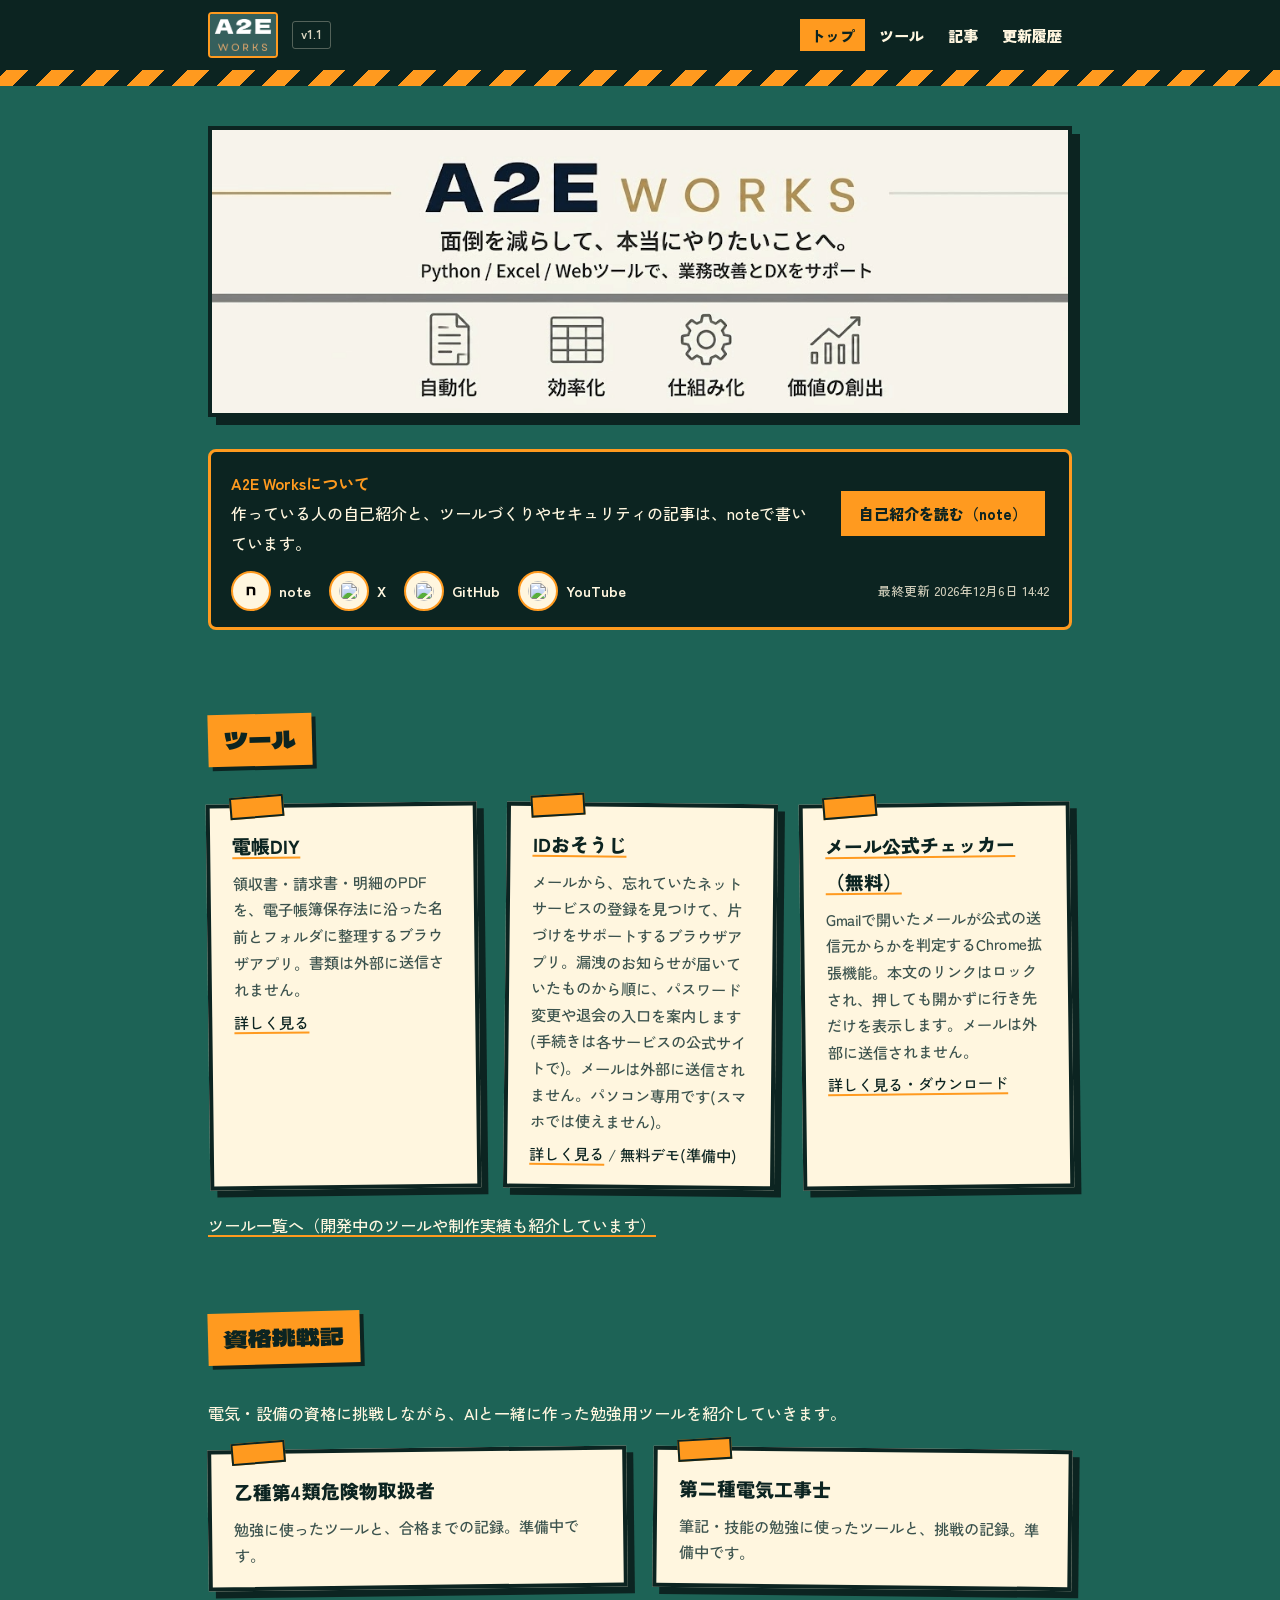
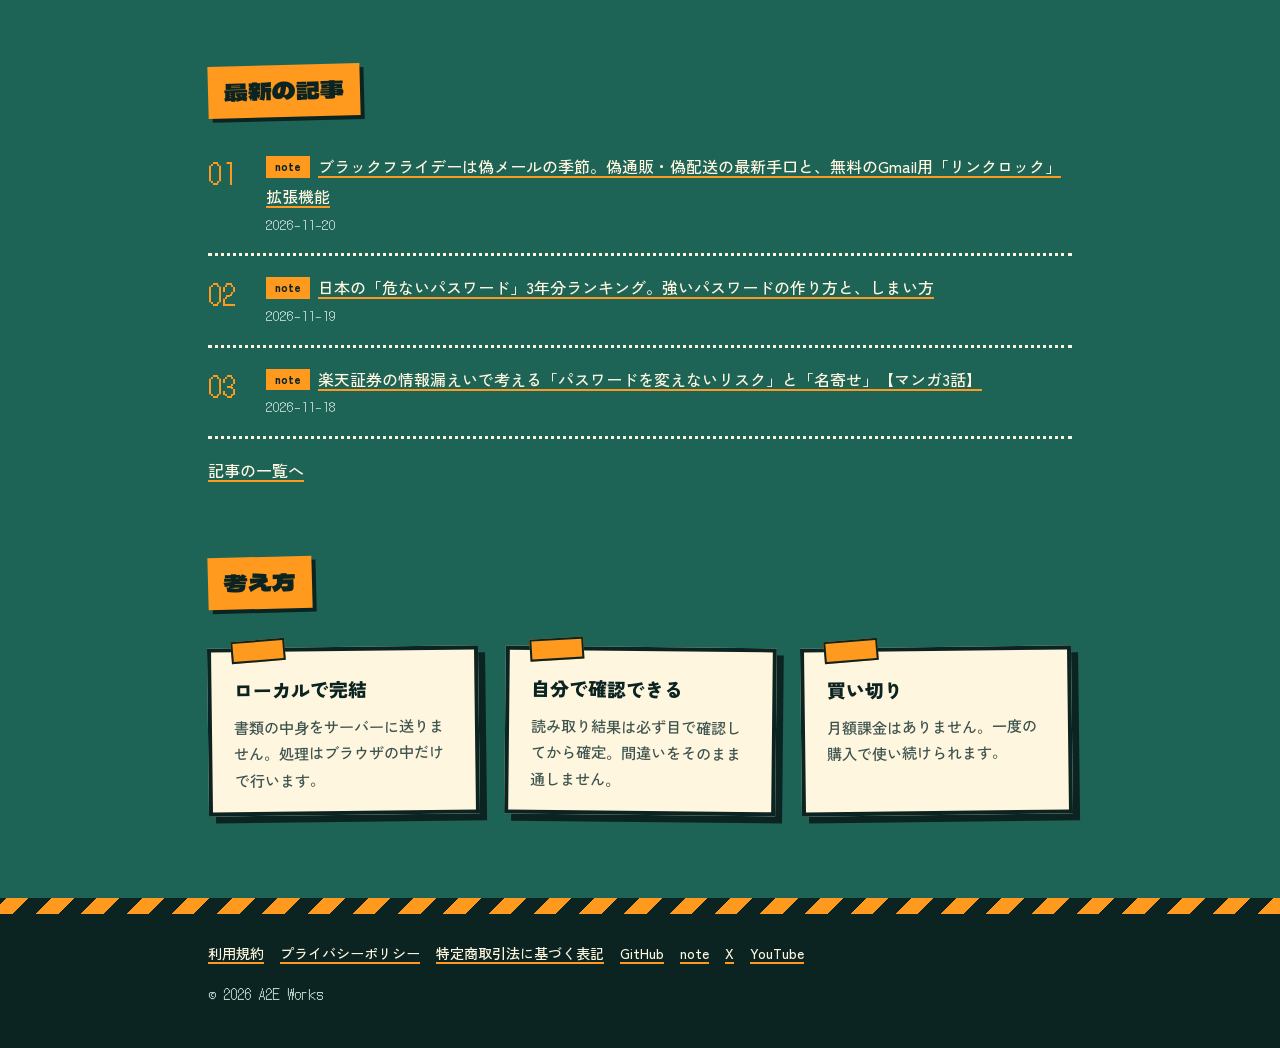
==== commit db46a87e: "up" ====
--- a/index.html
+++ b/index.html
@@ -7,9 +7,9 @@
 <section class="hero"><img class="banner" src="images/header.png" alt="A2E WORKS 面倒を減らして、本当にやりたいことへ。"></section>
 <div class="about-box" style="margin:28px 0;padding:16px 20px;background:var(--bk);border:3px solid var(--or);border-radius:8px;display:flex;flex-wrap:wrap;align-items:center;gap:12px 20px">
 <p style="margin:0;flex:1 1 320px"><strong style="color:var(--or)">A2E Worksについて</strong><br>作っている人の自己紹介と、ツールづくりやセキュリティの記事は、noteで書いています。</p>
-<p class="sns-row" style="flex:1 1 300px;order:3"><a class="sns" href="https://note.com/a2e_works" target="_blank" rel="noopener" aria-label="note" title="note"><svg viewBox="0 0 24 24" width="20" height="20" aria-hidden="true"><path fill="#0c2421" d="M4 20h4l10.5-10.5-4-4L4 16v4zm12.9-15.9 4 4 1.4-1.4a1 1 0 0 0 0-1.4l-2.6-2.6a1 1 0 0 0-1.4 0l-1.4 1.4z"/></svg><span>note</span></a><a class="sns" href="https://x.com/A2EWorks" target="_blank" rel="noopener" aria-label="X" title="X"><img src="https://cdn.jsdelivr.net/npm/simple-icons@13.21.0/icons/x.svg" alt="" width="18" height="18"><span>X</span></a><a class="sns" href="https://github.com/a2e-works" target="_blank" rel="noopener" aria-label="GitHub" title="GitHub"><img src="https://cdn.jsdelivr.net/npm/simple-icons@13.21.0/icons/github.svg" alt="" width="20" height="20"><span>GitHub</span></a><a class="sns" href="https://www.youtube.com/channel/UCyqLcDdzrbCwlET-WRJbH2w" target="_blank" rel="noopener" aria-label="YouTube" title="YouTube"><img src="https://cdn.jsdelivr.net/npm/simple-icons@13.21.0/icons/youtube.svg" alt="" width="20" height="20"><span>YouTube</span></a></p>
+<p class="sns-row" style="flex:1 1 300px;order:3"><a class="sns" href="https://note.com/a2e_works" target="_blank" rel="noopener" aria-label="note" title="note"><img src="images/sns/note-icon.svg" alt="" width="20" height="20"><span>note</span></a><a class="sns" href="https://x.com/A2EWorks" target="_blank" rel="noopener" aria-label="X" title="X"><img src="https://cdn.jsdelivr.net/npm/simple-icons@13.21.0/icons/x.svg" alt="" width="20" height="20"><span>X</span></a><a class="sns" href="https://github.com/a2e-works" target="_blank" rel="noopener" aria-label="GitHub" title="GitHub"><img src="https://cdn.jsdelivr.net/npm/simple-icons@13.21.0/icons/github.svg" alt="" width="20" height="20"><span>GitHub</span></a><a class="sns" href="https://www.youtube.com/channel/UCyqLcDdzrbCwlET-WRJbH2w" target="_blank" rel="noopener" aria-label="YouTube" title="YouTube"><img src="https://cdn.jsdelivr.net/npm/simple-icons@13.21.0/icons/youtube.svg" alt="" width="20" height="20"><span>YouTube</span></a></p>
 <p style="margin:0;display:flex;flex-wrap:wrap;gap:10px"><a class="btn" style="font-size:.95rem;padding:8px 18px" href="https://note.com/a2e_works/n/n34acb3105245" target="_blank" rel="noopener">自己紹介を読む（note）</a></p>
-<p class="last-upd" style="margin:0 0 0 auto;order:4;align-self:flex-end;text-align:right;font-size:.8rem;opacity:.8;white-space:nowrap"></p>
+<p class="last-upd" style="margin:0 0 0 auto;order:4;align-self:center;text-align:right;font-size:.8rem;opacity:.8;white-space:nowrap"></p>
 </div>
 <h2>ツール</h2>
 <div class="grid"><div class="card"><h3><a href="dencho-diy.html">電帳DIY</a></h3>
--- a/css/style.css
+++ b/css/style.css
@@ -118,7 +118,7 @@
 @media (max-width:600px){body.legal main .wrap{padding:26px 18px;border-left:0;border-right:0}}
 body.legal h1+.note{margin-top:14px;text-align:left}
 
-.sns-row{margin:0;display:flex;flex-wrap:wrap;gap:10px 18px}
+.sns-row{margin:0;display:flex;flex-wrap:wrap;align-items:center;gap:10px 18px}
 .sns{display:inline-flex;align-items:center;gap:8px;text-decoration:none;font-weight:700;font-size:.92rem}
 .sns:hover{background:none;color:var(--or)}
-.sns img,.sns svg{box-sizing:content-box;padding:8px;background:var(--cream);border-radius:50%;border:2px solid var(--or)}
+.sns img,.sns svg{display:block;width:20px;height:20px;box-sizing:content-box;padding:8px;background:var(--cream);border-radius:50%;border:2px solid var(--or)}
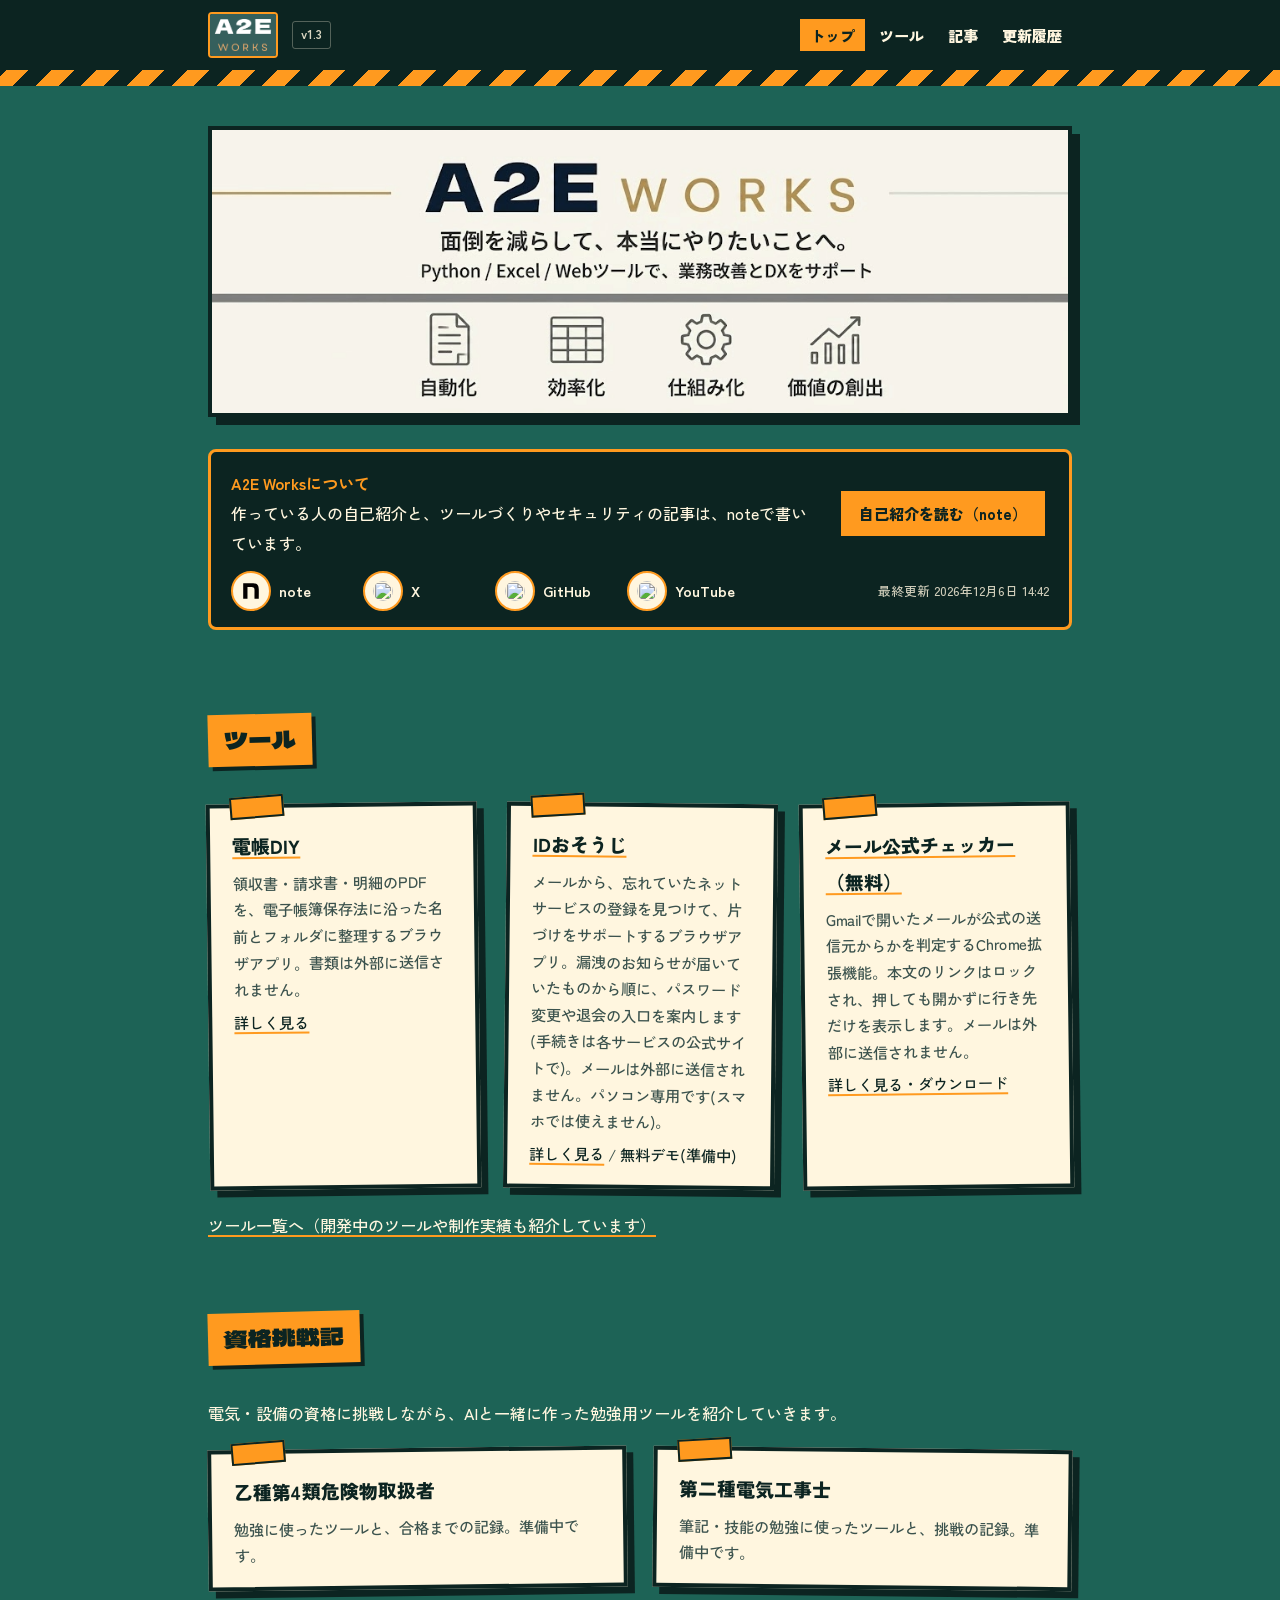
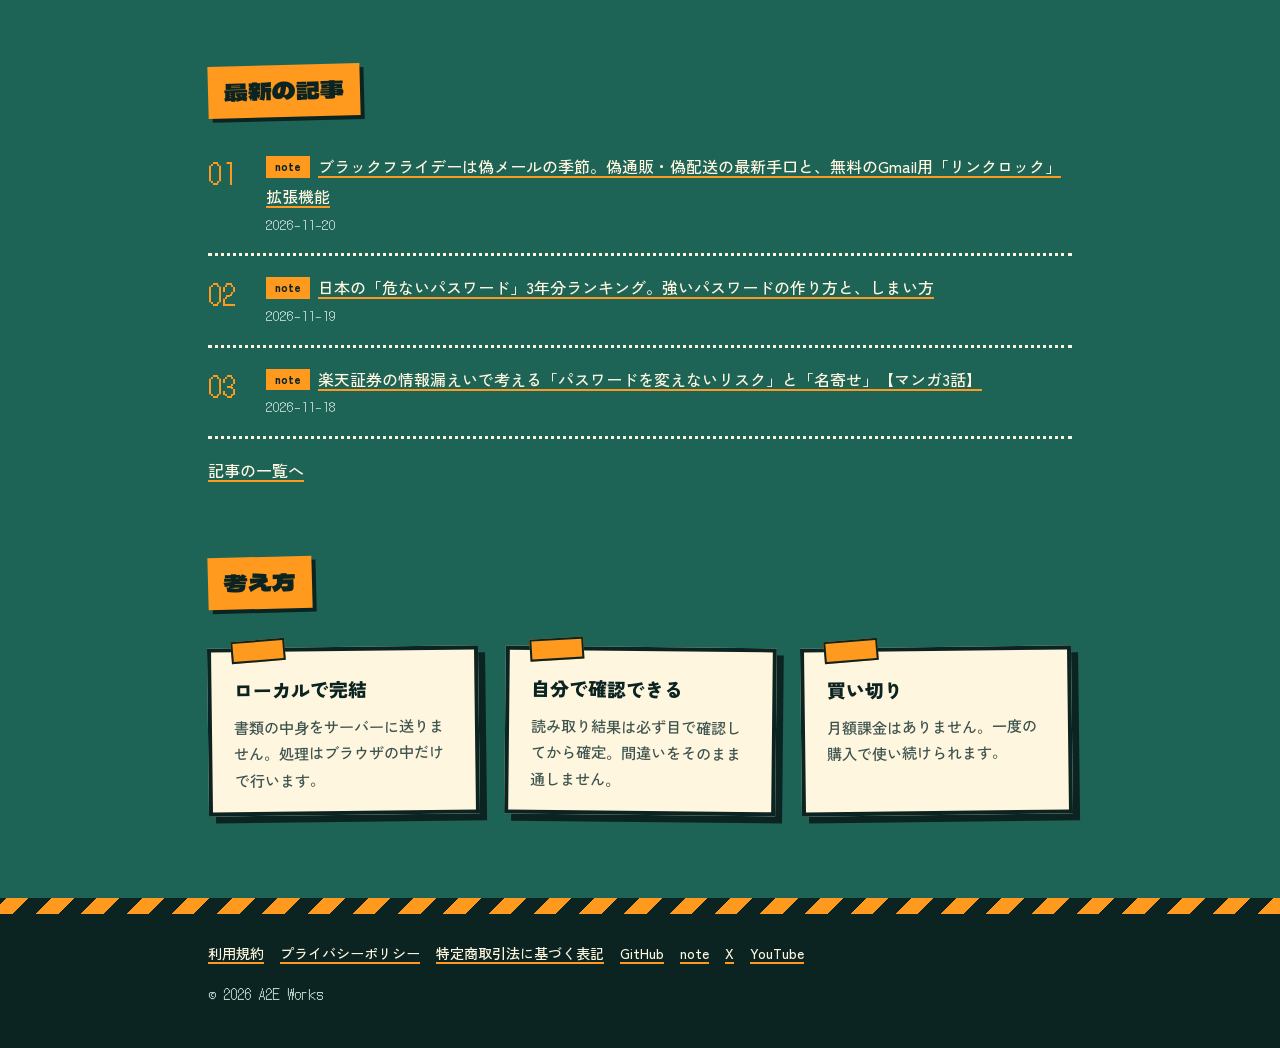
==== commit 0937cd40: "up" ====
--- a/index.html
+++ b/index.html
@@ -7,7 +7,7 @@
 <section class="hero"><img class="banner" src="images/header.png" alt="A2E WORKS 面倒を減らして、本当にやりたいことへ。"></section>
 <div class="about-box" style="margin:28px 0;padding:16px 20px;background:var(--bk);border:3px solid var(--or);border-radius:8px;display:flex;flex-wrap:wrap;align-items:center;gap:12px 20px">
 <p style="margin:0;flex:1 1 320px"><strong style="color:var(--or)">A2E Worksについて</strong><br>作っている人の自己紹介と、ツールづくりやセキュリティの記事は、noteで書いています。</p>
-<p class="sns-row" style="flex:1 1 300px;order:3"><a class="sns" href="https://note.com/a2e_works" target="_blank" rel="noopener" aria-label="note" title="note"><img src="images/sns/note-icon.svg" alt="" width="20" height="20"><span>note</span></a><a class="sns" href="https://x.com/A2EWorks" target="_blank" rel="noopener" aria-label="X" title="X"><img src="https://cdn.jsdelivr.net/npm/simple-icons@13.21.0/icons/x.svg" alt="" width="20" height="20"><span>X</span></a><a class="sns" href="https://github.com/a2e-works" target="_blank" rel="noopener" aria-label="GitHub" title="GitHub"><img src="https://cdn.jsdelivr.net/npm/simple-icons@13.21.0/icons/github.svg" alt="" width="20" height="20"><span>GitHub</span></a><a class="sns" href="https://www.youtube.com/channel/UCyqLcDdzrbCwlET-WRJbH2w" target="_blank" rel="noopener" aria-label="YouTube" title="YouTube"><img src="https://cdn.jsdelivr.net/npm/simple-icons@13.21.0/icons/youtube.svg" alt="" width="20" height="20"><span>YouTube</span></a></p>
+<p class="sns-row" style="flex:1 1 300px;order:3"><a class="sns" href="https://note.com/a2e_works" target="_blank" rel="noopener" aria-label="note" title="note"><img class="sns-note" src="images/sns/note-icon.svg" alt="" width="36" height="36"><span>note</span></a><a class="sns" href="https://x.com/A2EWorks" target="_blank" rel="noopener" aria-label="X" title="X"><img src="https://cdn.jsdelivr.net/npm/simple-icons@13.21.0/icons/x.svg" alt="" width="20" height="20"><span>X</span></a><a class="sns" href="https://github.com/a2e-works" target="_blank" rel="noopener" aria-label="GitHub" title="GitHub"><img src="https://cdn.jsdelivr.net/npm/simple-icons@13.21.0/icons/github.svg" alt="" width="20" height="20"><span>GitHub</span></a><a class="sns" href="https://www.youtube.com/channel/UCyqLcDdzrbCwlET-WRJbH2w" target="_blank" rel="noopener" aria-label="YouTube" title="YouTube"><img src="https://cdn.jsdelivr.net/npm/simple-icons@13.21.0/icons/youtube.svg" alt="" width="20" height="20"><span>YouTube</span></a></p>
 <p style="margin:0;display:flex;flex-wrap:wrap;gap:10px"><a class="btn" style="font-size:.95rem;padding:8px 18px" href="https://note.com/a2e_works/n/n34acb3105245" target="_blank" rel="noopener">自己紹介を読む（note）</a></p>
 <p class="last-upd" style="margin:0 0 0 auto;order:4;align-self:center;text-align:right;font-size:.8rem;opacity:.8;white-space:nowrap"></p>
 </div>
--- a/css/style.css
+++ b/css/style.css
@@ -118,7 +118,9 @@
 @media (max-width:600px){body.legal main .wrap{padding:26px 18px;border-left:0;border-right:0}}
 body.legal h1+.note{margin-top:14px;text-align:left}
 
-.sns-row{margin:0;display:flex;flex-wrap:wrap;align-items:center;gap:10px 18px}
+.sns-row{margin:0;display:flex;flex-wrap:wrap;align-items:center;gap:10px 8px}
 .sns{display:inline-flex;align-items:center;gap:8px;text-decoration:none;font-weight:700;font-size:.92rem}
 .sns:hover{background:none;color:var(--or)}
 .sns img,.sns svg{display:block;width:20px;height:20px;box-sizing:content-box;padding:8px;background:var(--cream);border-radius:50%;border:2px solid var(--or)}
+.sns img.sns-note{width:36px;height:36px;padding:0}
+.sns{min-width:124px}
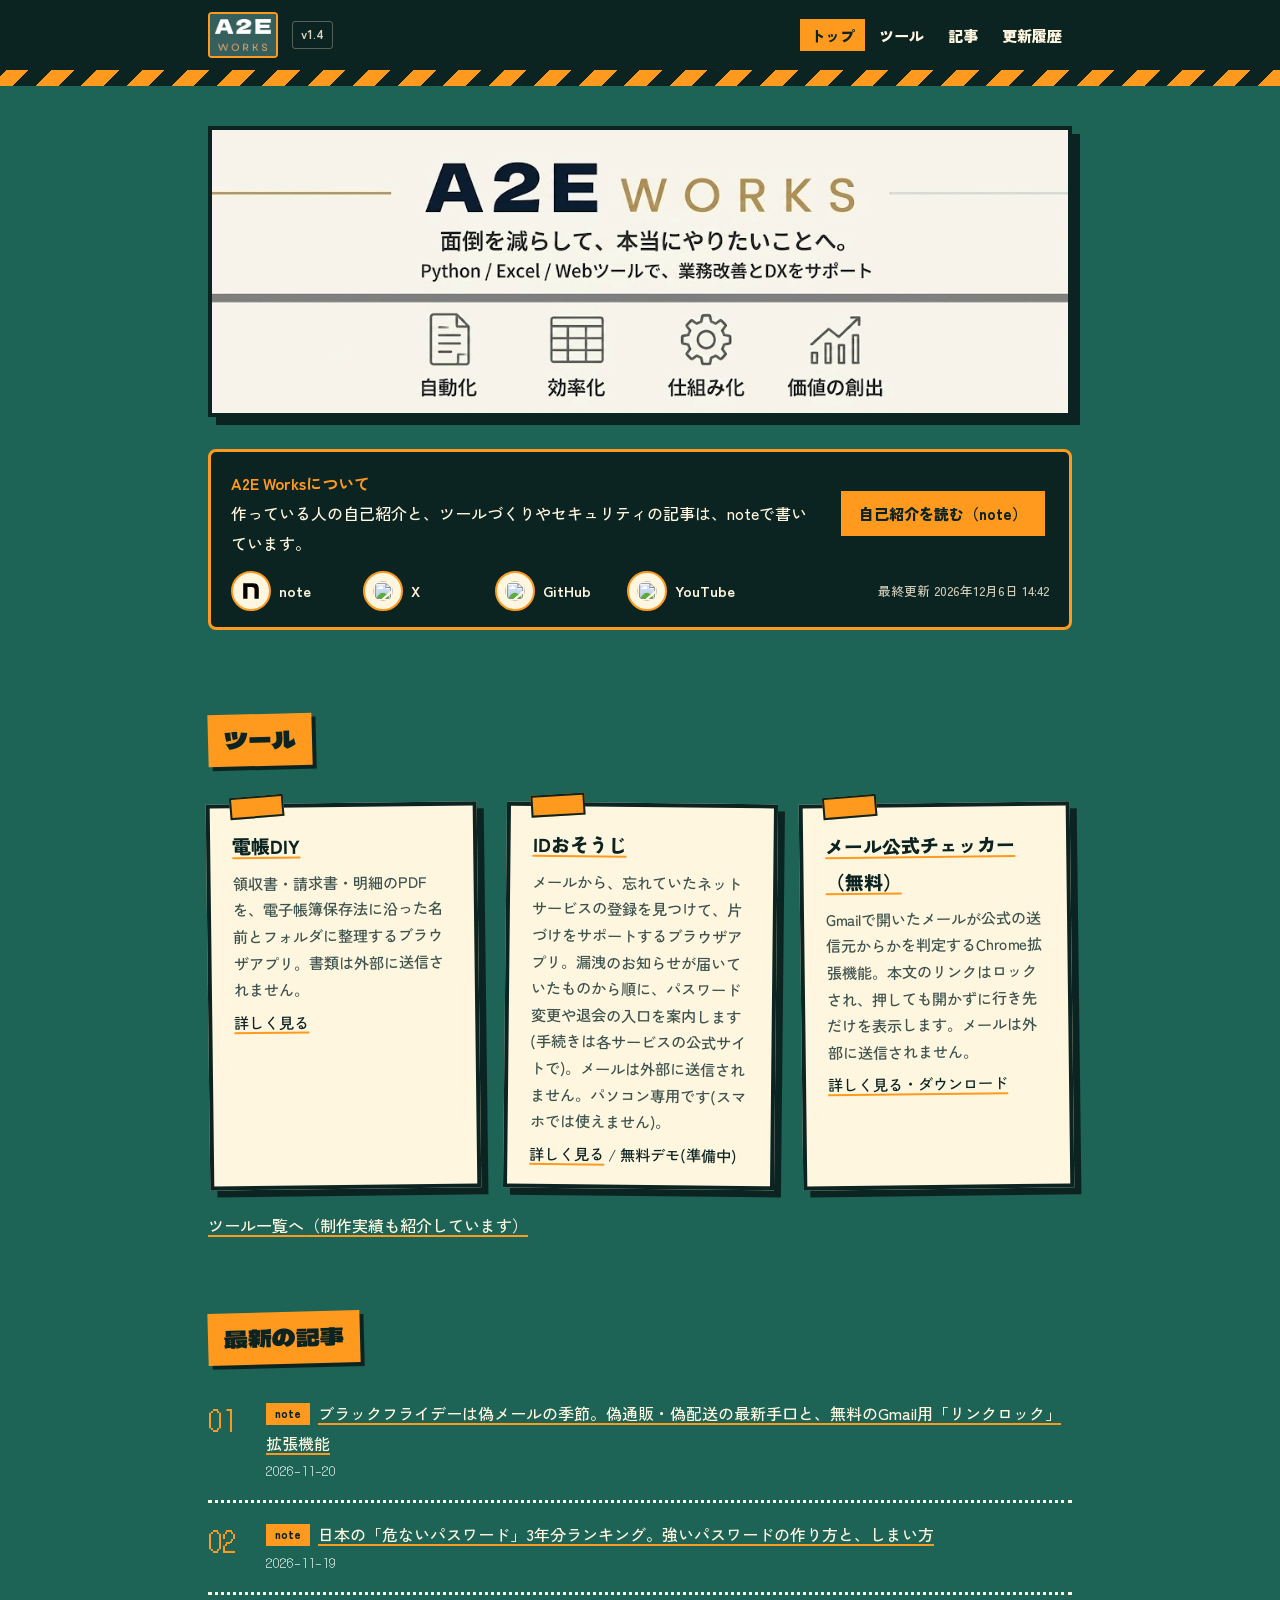
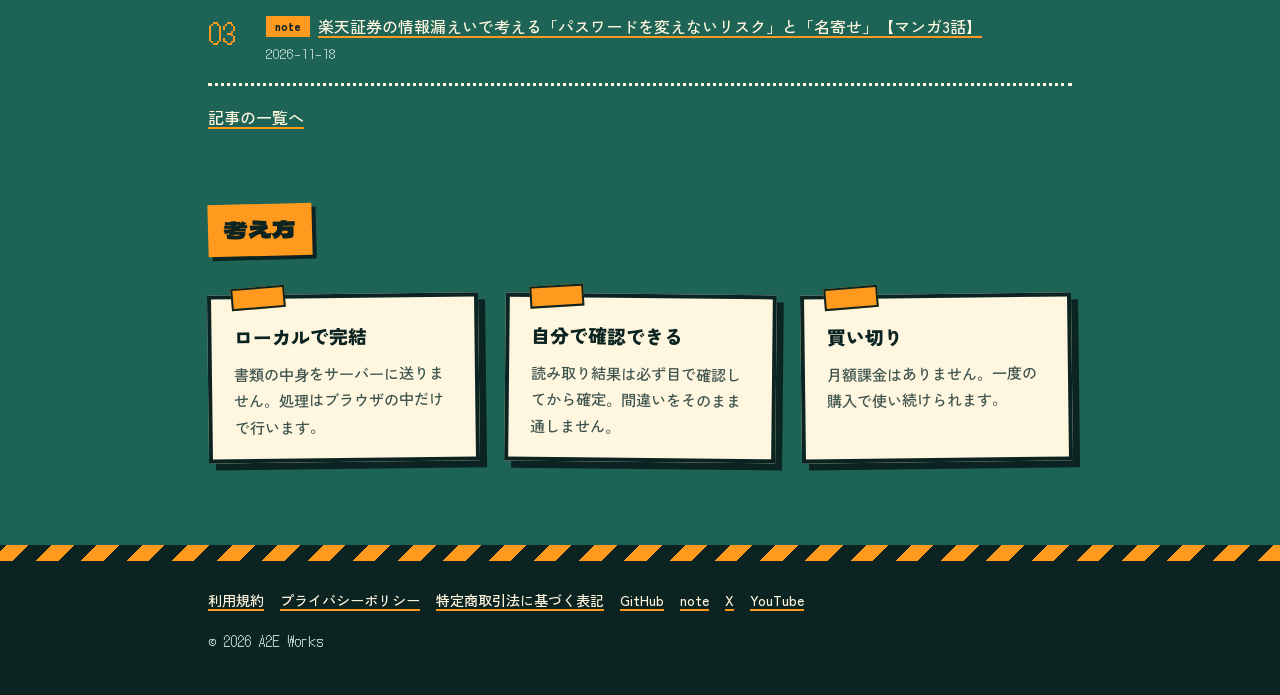
==== commit d81c2115: "up" ====
--- a/index.html
+++ b/index.html
@@ -21,11 +21,7 @@
 <div class="card"><h3><a href="mailcheck.html">メール公式チェッカー（無料）</a></h3>
 <p>Gmailで開いたメールが公式の送信元からかを判定するChrome拡張機能。本文のリンクはロックされ、押しても開かずに行き先だけを表示します。メールは外部に送信されません。</p>
 <p><a href="mailcheck.html">詳しく見る・ダウンロード</a></p></div></div>
-<p><a href="tools.html">ツール一覧へ（開発中のツールや制作実績も紹介しています）</a></p>
-<h2>資格挑戦記</h2>
-<p>電気・設備の資格に挑戦しながら、AIと一緒に作った勉強用ツールを紹介していきます。</p>
-<div class="grid"><div class="card"><h3>乙種第4類危険物取扱者</h3><p>勉強に使ったツールと、合格までの記録。準備中です。</p></div>
-<div class="card"><h3>第二種電気工事士</h3><p>筆記・技能の勉強に使ったツールと、挑戦の記録。準備中です。</p></div></div>
+<p><a href="tools.html">ツール一覧へ（制作実績も紹介しています）</a></p>
 <h2>最新の記事</h2>
 <ul class="list" id="recentArticles"></ul>
 <p><a href="articles.html">記事の一覧へ</a></p>
